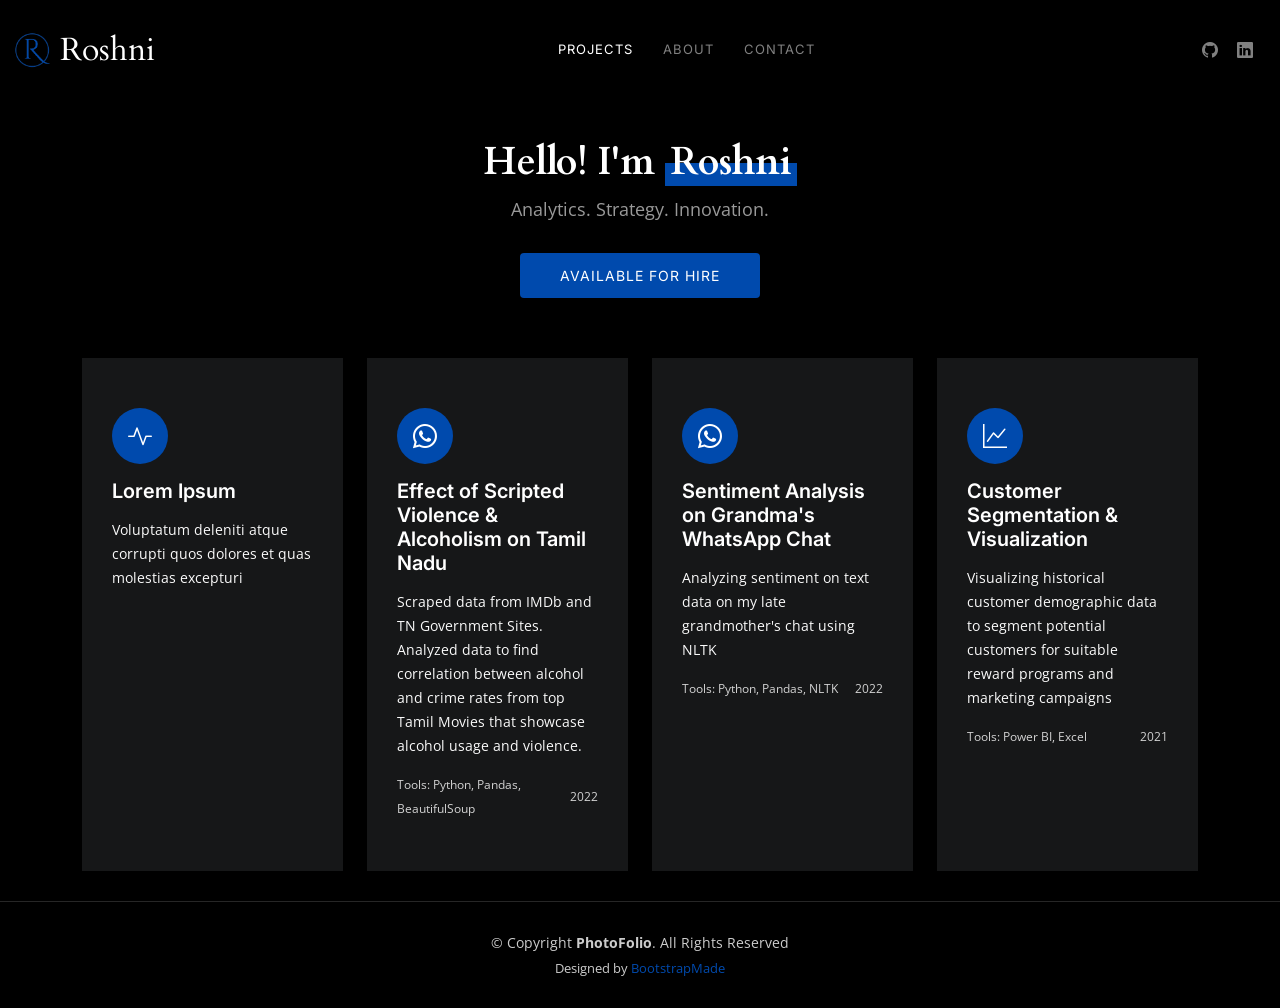
==== index.html @ a1a9807c "2021projectsdone" ====
<!DOCTYPE html>
<html lang="en">

<head>
  <meta charset="utf-8">
  <meta content="width=device-width, initial-scale=1.0" name="viewport">

  <title>Roshni's Portfolio Site</title>
  <meta content="" name="description">
  <meta content="" name="keywords">

  <!-- Favicons -->
  <link href="assets/img/favicon.png" rel="icon">
  <link href="assets/img/apple-touch-icon.png" rel="apple-touch-icon">

  <!-- Google Fonts -->
  <link rel="preconnect" href="https://fonts.googleapis.com">
  <link rel="preconnect" href="https://fonts.gstatic.com" crossorigin>
  <link href="https://fonts.googleapis.com/css2?family=Open+Sans:ital,wght@0,300;0,400;0,500;0,600;0,700;1,300;1,400;1,600;1,700&family=Inter:ital,wght@0,300;0,400;0,500;0,600;0,700;1,300;1,400;1,500;1,600;1,700&family=Cardo:ital,wght@0,400;0,700;1,400&display=swap" rel="stylesheet">

  <!-- Vendor CSS Files -->
  <link href="assets/vendor/bootstrap/css/bootstrap.min.css" rel="stylesheet">
  <link href="assets/vendor/bootstrap-icons/bootstrap-icons.css" rel="stylesheet">
  <link href="assets/vendor/swiper/swiper-bundle.min.css" rel="stylesheet">
  <link href="assets/vendor/glightbox/css/glightbox.min.css" rel="stylesheet">
  <link href="assets/vendor/aos/aos.css" rel="stylesheet">

  <!-- Template Main CSS File -->
  <link href="assets/css/main.css" rel="stylesheet">

  <!-- =======================================================
  * Template Name: PhotoFolio
  * Updated: Sep 18 2023 with Bootstrap v5.3.2
  * Template URL: https://bootstrapmade.com/photofolio-bootstrap-photography-website-template/
  * Author: BootstrapMade.com
  * License: https://bootstrapmade.com/license/
  ======================================================== -->
</head>

<body>

  <!-- ======= Header ======= -->
  <header id="header" class="header d-flex align-items-center fixed-top">
    <div class="container-fluid d-flex align-items-center justify-content-between">

      <a href="index.html" class="logo d-flex align-items-center  me-auto me-lg-0">
        <!-- Uncomment the line below if you also wish to use an image logo -->
        <img src="assets/img/favicon.png" alt="RB">
        
        <h1>Roshni </h1>
      </a>

      <nav id="navbar" class="navbar">
        <ul>
          <li><a href="index.html" class="active">Projects</a></li>
          <li><a href="about.html">About</a></li>
          <!-- <li class="dropdown"><a href="#"><span>Gallery</span> <i class="bi bi-chevron-down dropdown-indicator"></i></a>
            <ul>
              <li><a href="gallery.html">Nature</a></li>
              <li><a href="gallery.html">People</a></li>
              <li><a href="gallery.html">Architecture</a></li>
              <li><a href="gallery.html">Animals</a></li>
              <li><a href="gallery.html">Sports</a></li>
              <li><a href="gallery.html">Travel</a></li>
              <li class="dropdown"><a href="#"><span>Sub Menu</span> <i class="bi bi-chevron-down dropdown-indicator"></i></a>
                <ul>
                  <li><a href="#">Sub Menu 1</a></li>
                  <li><a href="#">Sub Menu 2</a></li>
                  <li><a href="#">Sub Menu 3</a></li>
                </ul>
              </li>
            </ul>
          </li> -->
          <!-- <li><a href="services.html">Services</a></li> -->
          <li><a href="contact.html">Contact</a></li>
        </ul>
      </nav><!-- .navbar -->

      <div class="header-social-links">
        <a href="https://github.com/Roshni-Bala" class="github"><i class="bi bi-github"></i></a>
        <!-- <a href="#" class="facebook"><i class="bi bi-facebook"></i></a>
        <a href="#" class="instagram"><i class="bi bi-instagram"></i></a> -->
        <a href="https://www.linkedin.com/in/roshni-balasubramanian/" class="linkedin"><i class="bi bi-linkedin"></i></i></a>
      </div>
      <i class="mobile-nav-toggle mobile-nav-show bi bi-list"></i>
      <i class="mobile-nav-toggle mobile-nav-hide d-none bi bi-x"></i>

    </div>
  </header><!-- End Header -->

  <!-- ======= Hero Section ======= -->
  <section id="hero" class="hero d-flex flex-column justify-content-center align-items-center" data-aos="fade" data-aos-delay="1500">
    <div class="container">
      <div class="row justify-content-center">
        <div class="col-lg-6 text-center">
          <h2>Hello! I'm <span>Roshni</span></h2>
          <p>Analytics. Strategy. Innovation.</p>
          <a href="contact.html" class="btn-get-started">Available for hire</a>
        </div>
      </div>
    </div>
  </section><!-- End Hero Section -->

  <main id="main" data-aos="fade" data-aos-delay="1500">
<!-- ======= Services Section =======+-->
<section id="services" class="services">
  <div class="container">

    <div class="row gy-4">

      <div class="col-xl-3 col-md-6 d-flex">
        <div class="service-item position-relative">
          <i class="bi bi-activity"></i>
          <h4><a href="" class="stretched-link">Lorem Ipsum</a></h4>
          <p>Voluptatum deleniti atque corrupti quos dolores et quas molestias excepturi</p>
        </div>
      </div><!-- End Service Item -->

      <!-- Movies Alcohol Data Analysis -->
      <div class="col-xl-3 col-md-6 d-flex">
        <div class="service-item position-relative">
          <i class="bi bi-whatsapp"></i>
          <h4><a href="https://github.com/Roshni-Bala/Movies-Alcohol-Data-Analysis" class="stretched-link">
            Effect of Scripted Violence & Alcoholism on Tamil Nadu</a></h4>
          <p>
            Scraped data from IMDb and TN Government Sites. Analyzed data to find correlation between alcohol and crime rates from top Tamil Movies that showcase alcohol usage and violence.
          </p>
          <p class="service-info">
            <span class="tools">Tools: Python, Pandas, BeautifulSoup</span>
            <span class="year">2022</span>
          </p>
        </div>
      </div><!-- End Service Item -->

      <!-- Sentiment Analysis Paati's Chat -->
      <div class="col-xl-3 col-md-6 d-flex">
        <div class="service-item position-relative">
          <i class="bi bi-whatsapp"></i>
          <h4><a href="https://github.com/Roshni-Bala/Sentiment-Analysis-WhatsApp" class="stretched-link">Sentiment Analysis on Grandma's WhatsApp Chat</a></h4>
          <p>
            Analyzing sentiment on text data on my late grandmother's chat using NLTK
          </p>
          <p class="service-info">
            <span class="tools">Tools: Python, Pandas, NLTK</span>
            <span class="year">2022</span>
          </p>
        </div>
      </div><!-- End Service Item -->


      <!-- KPMG Data Viz Project -->
      <div class="col-xl-3 col-md-6 d-flex">
        <div class="service-item position-relative">
          <i class="bi bi-graph-up"></i>
          <h4><a href="https://drive.google.com/file/d/1RM8nmpy3BRmZB-UA5SvLMX6Y-2C8IfVk/view?usp=sharing" class="stretched-link">Customer Segmentation & Visualization</a></h4>
          <p>Visualizing historical customer demographic data to segment potential customers for suitable reward programs and marketing campaigns</p>
          <p class="service-info">
            <span class="tools">Tools: Power BI, Excel</span>
            <span class="year">2021</span>
          </p>
        </div>
      </div><!-- End Service Item -->
      

    </div>

  </div>
</section><!-- End Services Section -->

  </main><!-- End #main -->

  <!-- ======= Footer ======= -->
  <footer id="footer" class="footer">
    <div class="container">
      <div class="copyright">
        &copy; Copyright <strong><span>PhotoFolio</span></strong>. All Rights Reserved
      </div>
      <div class="credits">
        <!-- All the links in the footer should remain intact. -->
        <!-- You can delete the links only if you purchased the pro version. -->
        <!-- Licensing information: https://bootstrapmade.com/license/ -->
        <!-- Purchase the pro version with working PHP/AJAX contact form: https://bootstrapmade.com/photofolio-bootstrap-photography-website-template/ -->
        Designed by <a href="https://bootstrapmade.com/">BootstrapMade</a>
      </div>
    </div>
  </footer><!-- End Footer -->

  <a href="#" class="scroll-top d-flex align-items-center justify-content-center"><i class="bi bi-arrow-up-short"></i></a>

  <div id="preloader">
    <div class="line"></div>
  </div>

  <!-- Vendor JS Files -->
  <script src="assets/vendor/bootstrap/js/bootstrap.bundle.min.js"></script>
  <script src="assets/vendor/swiper/swiper-bundle.min.js"></script>
  <script src="assets/vendor/glightbox/js/glightbox.min.js"></script>
  <script src="assets/vendor/aos/aos.js"></script>
  <script src="assets/vendor/php-email-form/validate.js"></script>

  <!-- Template Main JS File -->
  <script src="assets/js/main.js"></script>

</body>

</html>
---- assets/css/main.css ----
/**
* Template Name: PhotoFolio
* Updated: Sep 18 2023 with Bootstrap v5.3.2
* Template URL: https://bootstrapmade.com/photofolio-bootstrap-photography-website-template/
* Author: BootstrapMade.com
* License: https://bootstrapmade.com/license/
*/

/*--------------------------------------------------------------
# Set main reusable colors and fonts using CSS variables
# Learn more about CSS variables at https://developer.mozilla.org/en-US/docs/Web/CSS/Using_CSS_custom_properties
--------------------------------------------------------------*/
/* Fonts */
:root {
  --font-default: "Open Sans", system-ui, -apple-system, "Segoe UI", Roboto, "Helvetica Neue", Arial, "Noto Sans", "Liberation Sans", sans-serif, "Apple Color Emoji", "Segoe UI Emoji", "Segoe UI Symbol", "Noto Color Emoji";
  --font-primary: "Inter", sans-serif;
  --font-secondary: "Cardo", sans-serif;
}

/* Colors */
:root {
  --color-default: #fafafa;
  --color-primary: #004aad;
  --color-secondary: #161718;
}

/* Smooth scroll behavior */
:root {
  scroll-behavior: smooth;
}

/*--------------------------------------------------------------
# General
--------------------------------------------------------------*/
body {
  font-family: var(--font-default);
  color: var(--color-default);
  background-color: #000;
}

a {
  color: var(--color-primary);
  text-decoration: none;
}

a:hover {
  color: #25088d;
  text-decoration: none;
}

h1,
h2,
h3,
h4,
h5,
h6 {
  font-family: var(--font-primary);
}

/*--------------------------------------------------------------
# Sections & Section Header
--------------------------------------------------------------*/
.section-header {
  padding-bottom: 40px;
}

.section-header h2 {
  font-size: 14px;
  font-weight: 500;
  padding: 0;
  line-height: 1px;
  margin: 0 0 5px 0;
  letter-spacing: 2px;
  text-transform: uppercase;
  color: rgba(255, 255, 255, 0.6);
  font-family: var(--font-primary);
}

.section-header h2::after {
  content: "";
  width: 120px;
  height: 1px;
  display: inline-block;
  background: #5bd9a9;
  margin: 4px 10px;
}

.section-header p {
  margin: 0;
  margin: 0;
  font-size: 36px;
  font-weight: 700;
  font-family: var(--font-secondary);
  color: #fff;
}

/*--------------------------------------------------------------
# Page Header
--------------------------------------------------------------*/
.page-header {
  padding: 120px 0 60px 0;
  min-height: 30vh;
  position: relative;
}

.page-header h2 {
  font-size: 56px;
  font-weight: 500;
  color: #fff;
  font-family: var(--font-secondary);
}

@media (max-width: 768px) {
  .page-header h2 {
    font-size: 36px;
  }
}

.page-header p {
  color: rgba(255, 255, 255, 0.8);
}

.page-header .cta-btn {
  font-family: var(--font-primary);
  font-weight: 400;
  font-size: 14px;
  display: inline-block;
  padding: 12px 40px;
  border-radius: 4px;
  letter-spacing: 1px;
  text-transform: uppercase;
  transition: 0.3s;
  color: #fff;
  background: var(--color-primary);
}

.page-header .cta-btn:hover {
  background: #2cbc85;
}

/*--------------------------------------------------------------
# Scroll top button
--------------------------------------------------------------*/
.scroll-top {
  position: fixed;
  visibility: hidden;
  opacity: 0;
  right: 15px;
  bottom: -15px;
  z-index: 99999;
  background: var(--color-primary);
  width: 44px;
  height: 44px;
  border-radius: 50px;
  transition: all 0.4s;
}

.scroll-top i {
  font-size: 24px;
  color: #fff;
  line-height: 0;
}

.scroll-top:hover {
  background: rgba(39, 167, 118, 0.8);
  color: #fff;
}

.scroll-top.active {
  visibility: visible;
  opacity: 1;
  bottom: 15px;
}

/*--------------------------------------------------------------
# Preloader
--------------------------------------------------------------*/
#preloader {
  display: flex;
  position: fixed;
  inset: 0;
  width: 100%;
  height: 100vh;
  z-index: 99999;
}

#preloader:before,
#preloader:after {
  content: "";
  background-color: var(--color-secondary);
  position: absolute;
  inset: 0;
  width: 50%;
  height: 100%;
  transition: all 0.3s ease 0s;
  z-index: -1;
}

#preloader:after {
  left: auto;
  right: 0;
}

#preloader .line {
  position: relative;
  overflow: hidden;
  margin: auto;
  width: 1px;
  height: 280px;
  transition: all 0.8s ease 0s;
}

#preloader .line:before {
  content: "";
  position: absolute;
  background-color: #fff;
  left: 0;
  top: 50%;
  width: 1px;
  height: 0%;
  transform: translateY(-50%);
  animation: lineincrease 1000ms ease-in-out 0s forwards;
}

#preloader .line:after {
  content: "";
  position: absolute;
  background-color: #999;
  left: 0;
  top: 0;
  width: 1px;
  height: 100%;
  transform: translateY(-100%);
  animation: linemove 1200ms linear 0s infinite;
  animation-delay: 2000ms;
}

#preloader.loaded .line {
  opacity: 0;
  height: 100% !important;
}

#preloader.loaded .line:after {
  opacity: 0;
}

#preloader.loaded:before,
#preloader.loaded:after {
  animation: preloaderfinish 300ms ease-in-out 500ms forwards;
}

@keyframes lineincrease {
  0% {
    height: 0%;
  }

  100% {
    height: 100%;
  }
}

@keyframes linemove {
  0% {
    transform: translateY(200%);
  }

  100% {
    transform: translateY(-100%);
  }
}

@keyframes preloaderfinish {
  0% {
    width: 5 0%;
  }

  100% {
    width: 0%;
  }
}

/*--------------------------------------------------------------
# Header
--------------------------------------------------------------*/
.header {
  transition: all 0.5s;
  z-index: 997;
  padding: 30px 0;
  background-color: #000;
}

.header .logo {
  transition: 0.3s;
}

.header .logo img {
  max-height: 40px;
  margin-right: 8px;
}

.header .logo h1 {
  font-size: 32px;
  margin: 0;
  font-weight: 400;
  color: #fff;
  font-family: var(--font-secondary);
}

.header .logo i {
  font-size: 32px;
  margin-right: 8px;
  line-height: 0;
}

@media (max-width: 575px) {
  .header .logo h1 {
    font-size: 26px;
  }

  .header .logo i {
    font-size: 24px;
  }
}

.header .header-social-links {
  padding-right: 15px;
}

.header .header-social-links a {
  color: rgba(255, 255, 255, 0.5);
  padding-left: 15px;
  display: inline-block;
  line-height: 0px;
  transition: 0.3s;
  font-size: 16px;
}

.header .header-social-links a:hover {
  color: #fff;
}

@media (max-width: 575px) {
  .header .header-social-links a {
    padding-left: 5px;
  }
}

/*--------------------------------------------------------------
# Desktop Navigation
--------------------------------------------------------------*/
@media (min-width: 1280px) {
  .navbar {
    padding: 0;
  }

  .navbar ul {
    margin: 0;
    padding: 0;
    display: flex;
    list-style: none;
    align-items: center;
  }

  .navbar li {
    position: relative;
  }

  .navbar a,
  .navbar a:focus {
    display: flex;
    align-items: center;
    justify-content: space-between;
    padding: 10px 0 10px 30px;
    font-family: var(--font-primary);
    text-transform: uppercase;
    letter-spacing: 1px;
    font-size: 13px;
    font-weight: 400;
    color: rgba(255, 255, 255, 0.5);
    white-space: nowrap;
    transition: 0.3s;
  }

  .navbar a i,
  .navbar a:focus i {
    font-size: 12px;
    line-height: 0;
    margin-left: 5px;
  }

  .navbar a:hover,
  .navbar .active,
  .navbar .active:focus,
  .navbar li:hover>a {
    color: #fff;
  }

  .navbar .dropdown ul {
    display: block;
    position: absolute;
    left: 14px;
    top: calc(100% + 30px);
    margin: 0;
    padding: 10px 0;
    z-index: 99;
    opacity: 0;
    visibility: hidden;
    background: var(--color-secondary);
    transition: 0.3s;
    border-radius: 4px;
  }

  .navbar .dropdown ul li {
    min-width: 200px;
  }

  .navbar .dropdown ul a {
    padding: 10px 20px;
    font-size: 15px;
    text-transform: none;
    font-weight: 400;
  }

  .navbar .dropdown ul a i {
    font-size: 12px;
  }

  .navbar .dropdown ul a:hover,
  .navbar .dropdown ul .active:hover,
  .navbar .dropdown ul li:hover>a {
    color: #fff;
  }

  .navbar .dropdown:hover>ul {
    opacity: 1;
    top: 100%;
    visibility: visible;
  }

  .navbar .dropdown .dropdown ul {
    top: 0;
    left: calc(100% - 30px);
    visibility: hidden;
  }

  .navbar .dropdown .dropdown:hover>ul {
    opacity: 1;
    top: 0;
    left: 100%;
    visibility: visible;
  }
}

@media (min-width: 1280px) and (max-width: 1366px) {
  .navbar .dropdown .dropdown ul {
    left: -90%;
  }

  .navbar .dropdown .dropdown:hover>ul {
    left: -100%;
  }
}

@media (min-width: 1280px) {

  .mobile-nav-show,
  .mobile-nav-hide {
    display: none;
  }
}

/*--------------------------------------------------------------
# Mobile Navigation
--------------------------------------------------------------*/
@media (max-width: 1279px) {
  .navbar {
    position: fixed;
    top: 0;
    right: -100%;
    width: 100%;
    max-width: 400px;
    bottom: 0;
    transition: 0.3s;
    z-index: 9997;
  }

  .navbar ul {
    position: absolute;
    inset: 0;
    padding: 50px 0 10px 0;
    margin: 0;
    background: rgba(0, 0, 0, 0.9);
    overflow-y: auto;
    transition: 0.3s;
    z-index: 9998;
  }

  .navbar a,
  .navbar a:focus {
    display: flex;
    align-items: center;
    justify-content: space-between;
    padding: 10px 20px;
    font-family: var(--font-primary);
    font-size: 13px;
    text-transform: uppercase;
    font-weight: 400;
    color: rgba(255, 255, 255, 0.5);
    letter-spacing: 1px;
    white-space: nowrap;
    transition: 0.3s;
  }

  .navbar a i,
  .navbar a:focus i {
    font-size: 12px;
    line-height: 0;
    margin-left: 5px;
  }

  .navbar a:hover,
  .navbar .active,
  .navbar .active:focus,
  .navbar li:hover>a {
    color: #fff;
  }

  .navbar .dropdown ul,
  .navbar .dropdown .dropdown ul {
    position: static;
    display: none;
    padding: 10px 0;
    margin: 10px 20px;
    transition: all 0.5s ease-in-out;
    border: 1px solid black;
  }

  .navbar .dropdown>.dropdown-active,
  .navbar .dropdown .dropdown>.dropdown-active {
    display: block;
  }

  .mobile-nav-show {
    color: #fff;
    font-size: 28px;
    cursor: pointer;
    line-height: 0;
    transition: 0.5s;
    z-index: 9999;
    margin: 0 10px 0 10px;
  }

  .mobile-nav-hide {
    color: #fff;
    font-size: 32px;
    cursor: pointer;
    line-height: 0;
    transition: 0.5s;
    position: fixed;
    right: 20px;
    top: 20px;
    z-index: 9999;
  }

  .mobile-nav-active {
    overflow: hidden;
  }

  .mobile-nav-active .navbar {
    right: 0;
  }

  .mobile-nav-active .navbar:before {
    content: "";
    position: fixed;
    inset: 0;
    background: rgba(22, 23, 24, 0.8);
    z-index: 9996;
  }
}

/*--------------------------------------------------------------
# About Section
--------------------------------------------------------------*/
.about .content h2 {
  font-weight: 700;
  font-size: 24px;
  color: var(--color-primary);
}

.about .content ul {
  list-style: none;
  padding: 0;
}

.about .content ul li {
  margin-bottom: 20px;
  display: flex;
  align-items: center;
}

.about .content ul strong {
  margin-right: 10px;
}

.about .content ul i {
  font-size: 16px;
  margin-right: 5px;
  color: var(--color-primary);
  line-height: 0;
}

/*--------------------------------------------------------------
# Testimonials Section
--------------------------------------------------------------*/
.testimonials {
  margin-top: 80px;
}

.testimonials .testimonial-item {
  box-sizing: content-box;
  padding: 30px;
  margin: 40px 30px;
  background: var(--color-secondary);
  min-height: 320px;
  display: flex;
  flex-direction: column;
  text-align: center;
  transition: 0.3s;
}

.testimonials .testimonial-item .stars {
  margin-bottom: 15px;
}

.testimonials .testimonial-item .stars i {
  color: #ffc107;
  margin: 0 1px;
}

.testimonials .testimonial-item .testimonial-img {
  width: 90px;
  border-radius: 50%;
  border: 5px solid #474a4d;
  margin: 0 auto;
}

.testimonials .testimonial-item h3 {
  font-size: 18px;
  font-weight: bold;
  margin: 10px 0 5px 0;
  color: #fff;
}

.testimonials .testimonial-item h4 {
  font-size: 14px;
  color: rgba(255, 255, 255, 0.5);
  margin: 0;
}

.testimonials .testimonial-item p {
  font-style: italic;
  margin: 0 auto 15px auto;
}

.testimonials .swiper-pagination {
  margin-top: 20px;
  position: relative;
}

.testimonials .swiper-pagination .swiper-pagination-bullet {
  width: 12px;
  height: 12px;
  background-color: rgba(255, 255, 255, 0.2);
  opacity: 1;
}

.testimonials .swiper-pagination .swiper-pagination-bullet-active {
  background-color: rgba(255, 255, 255, 0.5);
}

.testimonials .swiper-slide {
  opacity: 0.3;
}

@media (max-width: 1199px) {
  .testimonials .swiper-slide-active {
    opacity: 1;
  }

  .testimonials .swiper-pagination {
    margin-top: 0;
  }

  .testimonials .testimonial-item {
    margin: 40px 20px;
  }
}

@media (min-width: 1200px) {
  .testimonials .swiper-slide-next {
    opacity: 1;
    transform: scale(1.12);
  }
}

/*--------------------------------------------------------------
# Pricing Section
--------------------------------------------------------------*/
.gallery {
  margin-top: 40px;
}

.gallery .gallery-item {
  position: relative;
  overflow: hidden;
  border-radius: 10px;
}

.gallery .gallery-item img {
  transition: 0.3s;
}

.gallery .gallery-links {
  position: absolute;
  inset: 0;
  opacity: 0;
  transition: all ease-in-out 0.3s;
  background: rgba(0, 0, 0, 0.6);
  z-index: 3;
}

.gallery .gallery-links .preview-link,
.gallery .gallery-links .details-link {
  font-size: 20px;
  color: rgba(255, 255, 255, 0.5);
  transition: 0.3s;
  line-height: 1.2;
  margin: 30px 8px 0 8px;
}

.gallery .gallery-links .preview-link:hover,
.gallery .gallery-links .details-link:hover {
  color: #fff;
}

.gallery .gallery-links .details-link {
  font-size: 30px;
  line-height: 0;
}

.gallery .gallery-item:hover .gallery-links {
  opacity: 1;
}

.gallery .gallery-item:hover .preview-link,
.gallery .gallery-item:hover .details-link {
  margin-top: 0;
}

.gallery .gallery-item:hover img {
  transform: scale(1.1);
}

.glightbox-clean .gslide-description {
  background: #222425;
}

.glightbox-clean .gslide-title {
  color: rgba(255, 255, 255, 0.8);
  margin: 0;
}

/*--------------------------------------------------------------
# Gallery Single Section
--------------------------------------------------------------*/
.gallery-single .portfolio-details-slider img {
  width: 100%;
}

.gallery-single .portfolio-details-slider .swiper-pagination .swiper-pagination-bullet {
  width: 12px;
  height: 12px;
  background-color: rgba(255, 255, 255, 0.7);
  opacity: 1;
}

.gallery-single .portfolio-details-slider .swiper-pagination .swiper-pagination-bullet-active {
  background-color: var(--color-primary);
}

.gallery-single .swiper-button-prev,
.gallery-single .swiper-button-next {
  width: 48px;
  height: 48px;
}

.gallery-single .swiper-button-prev:after,
.gallery-single .swiper-button-next:after {
  color: rgba(255, 255, 255, 0.8);
  background-color: rgba(0, 0, 0, 0.2);
  font-size: 24px;
  border-radius: 50%;
  width: 48px;
  height: 48px;
  display: flex;
  align-items: center;
  justify-content: center;
  transition: 0.3s;
}

.gallery-single .swiper-button-prev:hover:after,
.gallery-single .swiper-button-next:hover:after {
  background-color: rgba(0, 0, 0, 0.6);
}

@media (max-width: 575px) {

  .gallery-single .swiper-button-prev,
  .gallery-single .swiper-button-next {
    display: none;
  }
}

.gallery-single .portfolio-info h3 {
  font-size: 22px;
  font-weight: 700;
  margin-bottom: 20px;
  padding-bottom: 20px;
  position: relative;
  font-family: var(--font-secondary);
}

.gallery-single .portfolio-info h3:after {
  content: "";
  position: absolute;
  display: block;
  width: 50px;
  height: 3px;
  background: var(--color-primary);
  left: 0;
  bottom: 0;
}

.gallery-single .portfolio-info ul {
  list-style: none;
  padding: 0;
  font-size: 15px;
}

.gallery-single .portfolio-info ul li {
  display: flex;
  flex-direction: column;
  padding-bottom: 15px;
}

.gallery-single .portfolio-info ul strong {
  text-transform: uppercase;
  font-weight: 400;
  color: #6b7075;
  font-size: 14px;
}

.gallery-single .portfolio-info .btn-visit {
  padding: 8px 40px;
  background: var(--color-primary);
  color: #fff;
  border-radius: 50px;
  transition: 0.3s;
}

.gallery-single .portfolio-info .btn-visit:hover {
  background: #2cbc85;
}

.gallery-single .portfolio-description h2 {
  font-size: 26px;
  font-weight: 700;
  margin-bottom: 20px;
  color: #fff;
  font-family: var(--font-secondary);
}

.gallery-single .portfolio-description p {
  padding: 0;
}

.gallery-single .portfolio-description .testimonial-item {
  padding: 30px 30px 0 30px;
  position: relative;
  background: var(--color-secondary);
  height: 100%;
  margin-bottom: 50px;
}

.gallery-single .portfolio-description .testimonial-item .testimonial-img {
  width: 90px;
  border-radius: 50px;
  border: 6px solid #2e3133;
  float: left;
  margin: 0 10px 0 0;
}

.gallery-single .portfolio-description .testimonial-item h3 {
  font-size: 18px;
  font-weight: bold;
  margin: 15px 0 5px 0;
  padding-top: 20px;
}

.gallery-single .portfolio-description .testimonial-item h4 {
  font-size: 14px;
  color: rgba(255, 255, 255, 0.6);
  margin: 0;
}

.gallery-single .portfolio-description .testimonial-item .quote-icon-left,
.gallery-single .portfolio-description .testimonial-item .quote-icon-right {
  color: #5bd9a9;
  font-size: 26px;
  line-height: 0;
}

.gallery-single .portfolio-description .testimonial-item .quote-icon-left {
  display: inline-block;
  left: -5px;
  position: relative;
}

.gallery-single .portfolio-description .testimonial-item .quote-icon-right {
  display: inline-block;
  right: -5px;
  position: relative;
  top: 10px;
  transform: scale(-1, -1);
}

.gallery-single .portfolio-description .testimonial-item p {
  font-style: italic;
  margin: 0 0 15px 0 0 0;
  padding: 0;
}

/*--------------------------------------------------------------
# Services Section
--------------------------------------------------------------*/
.services .service-item {
  padding: 50px 30px;
  transition: all ease-in-out 0.4s;
  background: var(--color-secondary);
  height: 100%;
  overflow: hidden;
  z-index: 1;
}

.services .service-item:before {
  content: "";
  position: absolute;
  background: #1d1f20;
  top: -200px;
  transition: all 0.3s;
  z-index: -1;
}

.services .service-item i {
  background: var(--color-primary);
  color: #fff;
  font-size: 24px;
  transition: 0.3s;
  display: flex;
  align-items: center;
  justify-content: center;
  width: 56px;
  height: 56px;
  border-radius: 50%;
}

.services .service-item h4 {
  font-weight: 600;
  margin: 15px 0 0 0;
  transition: 0.3s;
  font-size: 20px;
}

.services .service-item h4 a {
  color: #fff;
}

.services .service-item p {
  line-height: 24px;
  font-size: 14px;
  margin: 15px 0 0 0;
}

.services .service-item:hover:before {
  background: var(--color-primary);
  right: 0;
  top: 0;
  width: 100%;
  height: 100%;
  border-radius: 0px;
}

.services .service-item:hover h4 a,
.services .service-item:hover p {
  color: #fff;
}

.services .service-item:hover i {
  background: #fff;
  color: var(--color-primary);
}

/*--------------------------------------------------------------
# Pricing Section
--------------------------------------------------------------*/
.pricing {
  margin-top: 80px;
}

.pricing .pricing-item {
  border-bottom: 1px dashed #474a4d;
  width: 100%;
  height: 100%;
  padding: 0 0 15px 0;
}

.pricing .pricing-item h3 {
  margin: 0;
  font-size: 18px;
  font-weight: 500;
  color: rgba(255, 255, 255, 0.6);
}

.pricing .pricing-item h4 {
  margin: 0;
  font-size: 16px;
}

/*--------------------------------------------------------------
# Contact Section
--------------------------------------------------------------*/
.contact .info-item+.info-item {
  margin-top: 40px;
}

.contact .info-item i {
  font-size: 20px;
  color: var(--color-primary);
  float: left;
  width: 44px;
  height: 44px;
  background: #222425;
  display: flex;
  justify-content: center;
  align-items: center;
  border-radius: 50px;
  transition: all 0.3s ease-in-out;
  margin-right: 15px;
}

.contact .info-item h4 {
  padding: 0;
  font-size: 20px;
  font-weight: 600;
  margin-bottom: 5px;
  color: rgba(255, 255, 255, 0.5);
}

.contact .info-item p {
  padding: 0;
  margin-bottom: 0;
  font-size: 14px;
  color: #fff;
}

.contact .info-item:hover i {
  background: var(--color-primary);
  color: #fff;
}

.contact .php-email-form {
  width: 100%;
}

.contact .php-email-form .form-group {
  padding-bottom: 8px;
}

.contact .php-email-form .error-message {
  display: none;
  color: #fff;
  background: #df1529;
  text-align: left;
  padding: 15px;
  font-weight: 600;
}

.contact .php-email-form .error-message br+br {
  margin-top: 25px;
}

.contact .php-email-form .sent-message {
  display: none;
  color: #fff;
  background: var(--color-primary);
  text-align: center;
  padding: 15px;
  font-weight: 600;
}

.contact .php-email-form .loading {
  display: none;
  background: var(--color-secondary);
  text-align: center;
  padding: 15px;
  color: rgba(255, 255, 255, 0.6);
}

.contact .php-email-form .loading:before {
  content: "";
  display: inline-block;
  border-radius: 50%;
  width: 24px;
  height: 24px;
  margin: 0 10px -6px 0;
  border: 3px solid var(--color-primary);
  border-top-color: var(--color-secondary);
  animation: animate-loading 1s linear infinite;
}

.contact .php-email-form input,
.contact .php-email-form textarea {
  border-radius: 4px;
  box-shadow: none;
  font-size: 14px;
  background-color: var(--color-secondary);
  border: 1px solid #2e3133;
  color: #fff;
}

.contact .php-email-form input {
  height: 44px;
}

.contact .php-email-form textarea {
  padding: 10px 12px;
}

.contact .php-email-form button[type=submit] {
  background: var(--color-primary);
  border: 0;
  padding: 10px 35px;
  color: #fff;
  transition: 0.4s;
  border-radius: 4px;
}

.contact .php-email-form button[type=submit]:hover {
  background: rgba(39, 167, 118, 0.8);
}

@keyframes animate-loading {
  0% {
    transform: rotate(0deg);
  }

  100% {
    transform: rotate(360deg);
  }
}

/*--------------------------------------------------------------
# Hero Section
--------------------------------------------------------------*/
.hero {
  width: 100%;
  min-height: 30vh;
  background: #000;
  background-size: cover;
  position: relative;
  padding: 140px 0 60px 0;
}

.hero h2 {
  margin: 0 0 10px 0;
  font-size: 38px;
  font-weight: 700;
  color: #fff;
  font-family: var(--font-secondary);
}

.hero h2 span {
  position: relative;
  z-index: 1;
  padding: 0 5px;
  display: inline-block;
}

.hero h2 span:before {
  content: "";
  position: absolute;
  height: 50%;
  bottom: 0;
  left: 0;
  right: 0;
  background: var(--color-primary);
  z-index: -1;
}

.hero p {
  color: rgba(255, 255, 255, 0.6);
  margin-bottom: 30px;
  font-size: 18px;
}

.hero .btn-get-started {
  font-family: var(--font-primary);
  font-weight: 400;
  font-size: 14px;
  display: inline-block;
  padding: 12px 40px;
  border-radius: 4px;
  letter-spacing: 1px;
  text-transform: uppercase;
  transition: 0.3s;
  color: #fff;
  background: var(--color-primary);
}

.hero .btn-get-started:hover {
  background: #0f8adc;
}

@media (max-width: 768px) {
  .hero h2 {
    font-size: 32px;
  }
}

/*--------------------------------------------------------------
# Footer
--------------------------------------------------------------*/
.footer {
  margin-top: 30px;
  padding: 30px 0;
  font-size: 14px;
  border-top: 1px solid rgba(255, 255, 255, 0.15);
}

.footer .copyright {
  text-align: center;
  color: rgba(255, 255, 255, 0.8);
}

.footer .credits {
  padding-top: 6px;
  text-align: center;
  font-size: 13px;
  color: rgba(255, 255, 255, 0.8);
}

.footer .credits a {
  color: var(--color-primary);
}
.service-info {
  display: flex;
  justify-content: space-between;
  align-items: center;
}

.tools {
  color: lightgrey;
  font-size: 12px;
}

.year {
  color: lightgrey;
  font-size: 12px;
  margin-left: auto;
}
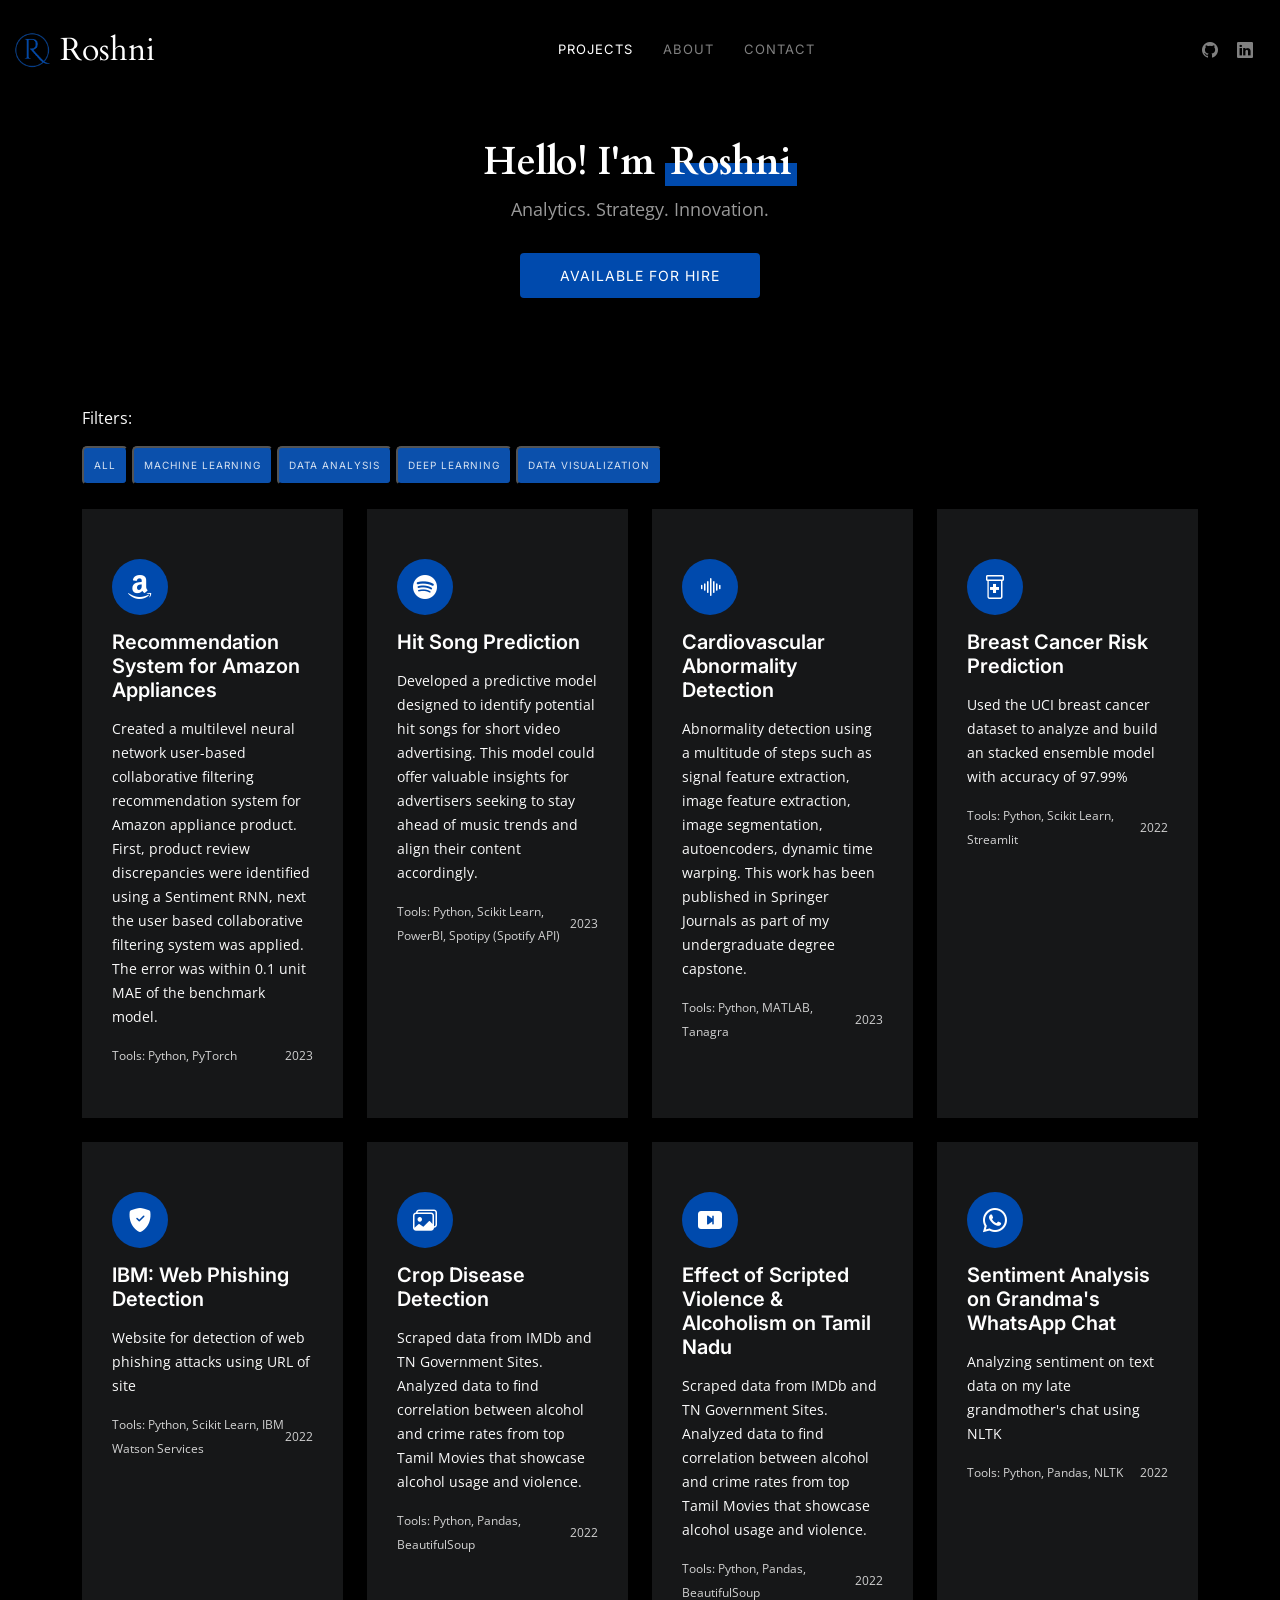
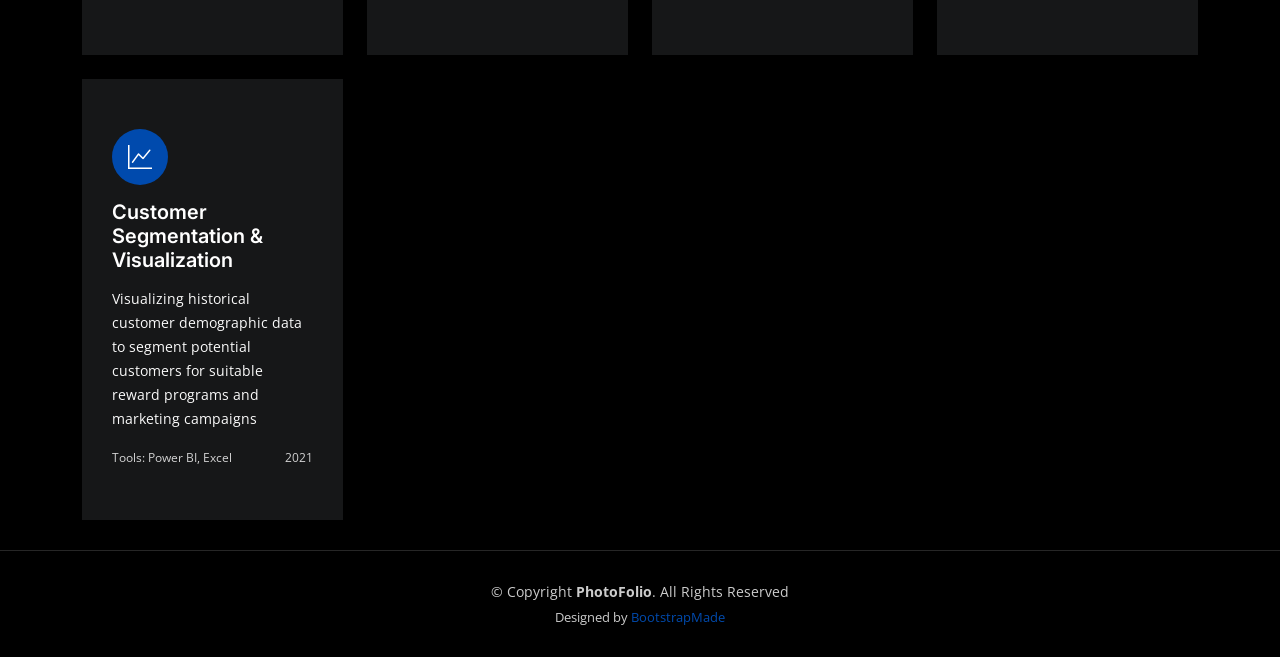
==== commit 55b8dafa: "filter" ====
--- a/index.html
+++ b/index.html
@@ -1,4 +1,5 @@
 <!DOCTYPE html>
+<script src="https://code.jquery.com/jquery-3.6.0.min.js"></script>
 <html lang="en">
 
 <head>
@@ -96,6 +97,7 @@
           <h2>Hello! I'm <span>Roshni</span></h2>
           <p>Analytics. Strategy. Innovation.</p>
           <a href="contact.html" class="btn-get-started">Available for hire</a>
+          <br><br><br>
         </div>
       </div>
     </div>
@@ -105,21 +107,109 @@
 <!-- ======= Services Section =======+-->
 <section id="services" class="services">
   <div class="container">
-
+    <p>Filters:</p>
+    <button class="filter-btn" data-filter="all">All</button>
+    <button class="filter-btn" data-filter="machine-learning">Machine Learning</button>
+    <button class="filter-btn" data-filter="data-analysis">Data Analysis</button>
+    <button class="filter-btn" data-filter="deep-learning">Deep Learning</button>
+    <button class="filter-btn" data-filter="data-visualization">Data Visualization</button>
+    <br><br>
     <div class="row gy-4">
-
-      <div class="col-xl-3 col-md-6 d-flex">
-        <div class="service-item position-relative">
-          <i class="bi bi-activity"></i>
-          <h4><a href="" class="stretched-link">Lorem Ipsum</a></h4>
-          <p>Voluptatum deleniti atque corrupti quos dolores et quas molestias excepturi</p>
+      <!-- AppliRec: User-Based Collaborative Filtering for Appliances-->
+      <div class="col-xl-3 col-md-6 d-flex">
+        <div class="service-item position-relative" data-tags="deep-learning">
+          <i class="bi bi-amazon"></i>
+          <h4><a href="https://github.com/Roshni-Bala/Product-Recommendation-System" class="stretched-link">
+            Recommendation System for Amazon Appliances</a></h4>
+          <p>Created a multilevel neural network user-based collaborative filtering recommendation system for Amazon appliance product. First, product review discrepancies were identified using a Sentiment RNN, next the user based collaborative filtering system was applied. The error was within 0.1 unit MAE of the benchmark model.</p>
+          <p class="service-info">
+            <span class="tools">Tools: Python, PyTorch</span>
+            <span class="year">2023</span>
+          </p>
+        </div>
+      </div><!-- End Service Item -->
+      <!-- TrackTracer: Analyzing Audio Features for Social Media Track Popularity Estimation -->
+      <div class="col-xl-3 col-md-6 d-flex">
+        <div class="service-item position-relative" data-tags="machine-learning">
+          <i class="bi bi-spotify"></i>
+          <h4><a href="https://github.com/Roshni-Bala/Spotify-DS4Business" class="stretched-link">
+            Hit Song Prediction</a></h4>
+          <p>
+            Developed a predictive model designed to identify potential hit songs for short video advertising. This model could offer valuable insights for advertisers seeking to stay ahead of music trends and align their content accordingly.</p>
+          <p class="service-info">
+            <span class="tools">Tools: Python, Scikit Learn, PowerBI, Spotipy (Spotify API) </span>
+            <span class="year">2023</span>
+            
+          </p>
+        </div>
+      </div><!-- End Service Item -->
+      <!-- PCG ECG Abnormality Detection -->
+      <div class="col-xl-3 col-md-6 d-flex">
+        <div class="service-item position-relative" data-tags="deep-learning machine-learning">
+          <i class="bi bi-soundwave"></i>
+          <h4><a href="https://github.com/Abhinand-and-Roshni/PCG-ECG-UI" class="stretched-link">
+            Cardiovascular Abnormality Detection</a></h4>
+          <p>
+            Abnormality detection using a multitude of steps such as signal feature extraction, image feature extraction, image segmentation, autoencoders, dynamic time warping. This work has been published in Springer Journals as part of my undergraduate degree capstone.
+          </p>
+          <p class="service-info">
+            <span class="tools">Tools: Python, MATLAB, Tanagra </span>
+            <span class="year">2023</span>
+          </p>
+        </div>
+      </div><!-- End Service Item -->
+
+        <!-- Breast Cancer Risk Prediction -->
+        <div class="col-xl-3 col-md-6 d-flex">
+          <div class="service-item position-relative" data-tags="machine-learning">
+            <i class="bi bi-prescription2"></i>
+            <h4><a href="https://github.com/Roshni-Bala/Breast-Cancer-Risk-Prediction" class="stretched-link">
+              Breast Cancer Risk Prediction</a></h4>
+            <p>
+              Used the UCI breast cancer dataset to analyze and build an stacked ensemble model with accuracy of 97.99%
+            </p>
+            <p class="service-info">
+              <span class="tools">Tools: Python, Scikit Learn, Streamlit</span>
+              <span class="year">2022</span>
+            </p>
+          </div>
+        </div><!-- End Service Item -->
+      
+      <!-- Web Phishing Detection -->
+      <div class="col-xl-3 col-md-6 d-flex">
+        <div class="service-item position-relative" data-tags="machine-learning">
+          <i class="bi bi-shield-fill-check"></i>
+          <h4><a href="https://github.com/Roshni-Bala/IBM-Project-1205-1658378450" class="stretched-link">
+            IBM: Web Phishing Detection</a></h4>
+          <p>
+            Website for detection of web phishing attacks using URL of site
+          </p>
+          <p class="service-info">
+            <span class="tools">Tools: Python, Scikit Learn, IBM Watson Services</span>
+            <span class="year">2022</span>
+          </p>
+        </div>
+      </div><!-- End Service Item -->
+      <!-- Crop Disease Detection -->
+      <div class="col-xl-3 col-md-6 d-flex">
+        <div class="service-item position-relative" data-tags="deep-learning">
+          <i class="bi bi-images"></i>
+          <h4><a href="https://github.com/Roshni-Bala/Crop-Disease-Detection-NIC_AP" class="stretched-link">
+            Crop Disease Detection</a></h4>
+          <p>
+            Scraped data from IMDb and TN Government Sites. Analyzed data to find correlation between alcohol and crime rates from top Tamil Movies that showcase alcohol usage and violence.
+          </p>
+          <p class="service-info">
+            <span class="tools">Tools: Python, Pandas, BeautifulSoup</span>
+            <span class="year">2022</span>
+          </p>
         </div>
       </div><!-- End Service Item -->
 
       <!-- Movies Alcohol Data Analysis -->
       <div class="col-xl-3 col-md-6 d-flex">
-        <div class="service-item position-relative">
-          <i class="bi bi-whatsapp"></i>
+        <div class="service-item position-relative" data-tags="data-analysis data-visualization">
+          <i class="bi bi-skip-end-btn-fill"></i>
           <h4><a href="https://github.com/Roshni-Bala/Movies-Alcohol-Data-Analysis" class="stretched-link">
             Effect of Scripted Violence & Alcoholism on Tamil Nadu</a></h4>
           <p>
@@ -134,7 +224,7 @@
 
       <!-- Sentiment Analysis Paati's Chat -->
       <div class="col-xl-3 col-md-6 d-flex">
-        <div class="service-item position-relative">
+        <div class="service-item position-relative" data-tags="data-analysis data-visualization">
           <i class="bi bi-whatsapp"></i>
           <h4><a href="https://github.com/Roshni-Bala/Sentiment-Analysis-WhatsApp" class="stretched-link">Sentiment Analysis on Grandma's WhatsApp Chat</a></h4>
           <p>
@@ -150,7 +240,7 @@
 
       <!-- KPMG Data Viz Project -->
       <div class="col-xl-3 col-md-6 d-flex">
-        <div class="service-item position-relative">
+        <div class="service-item position-relative" data-tags="data-analysis data-visualization">
           <i class="bi bi-graph-up"></i>
           <h4><a href="https://drive.google.com/file/d/1RM8nmpy3BRmZB-UA5SvLMX6Y-2C8IfVk/view?usp=sharing" class="stretched-link">Customer Segmentation & Visualization</a></h4>
           <p>Visualizing historical customer demographic data to segment potential customers for suitable reward programs and marketing campaigns</p>
@@ -200,6 +290,36 @@
 
   <!-- Template Main JS File -->
   <script src="assets/js/main.js"></script>
+  <script>
+    $(document).ready(function () {
+  $('.filter-btn').on('click', function () {
+    const filterValue = $(this).attr('data-filter');
+    const allItems = $('.service-item');
+    const filteredItems = $('.service-item[data-tags*="' + filterValue + '"]');
+    
+    // Hide all items
+    allItems.hide();
+    
+    // Show filtered items at the top
+    filteredItems.each(function(index) {
+      $(this).fadeIn();
+      if (index < 4) {
+        // Append the filtered items to the top row
+        $('.row gy-4').prepend($(this).clone());
+      }
+    });
+
+    // Show other items below the filtered items
+    allItems.not(filteredItems).each(function() {
+      if (!$(this).is(':visible')) {
+        $(this).fadeIn();
+        $('.row gy-4').append($(this).clone());
+      }
+    });
+  });
+});
+
+  </script>
 
 </body>
 
--- a/assets/css/main.css
+++ b/assets/css/main.css
@@ -1279,3 +1279,16 @@
   font-size: 12px;
   margin-left: auto;
 }
+
+.filter-btn {
+  font-family: var(--font-primary);
+  font-weight: 400;
+  font-size: 10px;
+  padding: 10px 10px;
+  border-radius: 5px;
+  letter-spacing: 1px;
+  text-transform: uppercase;
+  transition: 0.3s;
+  color: #ffffffd5;
+  background: #0b50ac;
+}
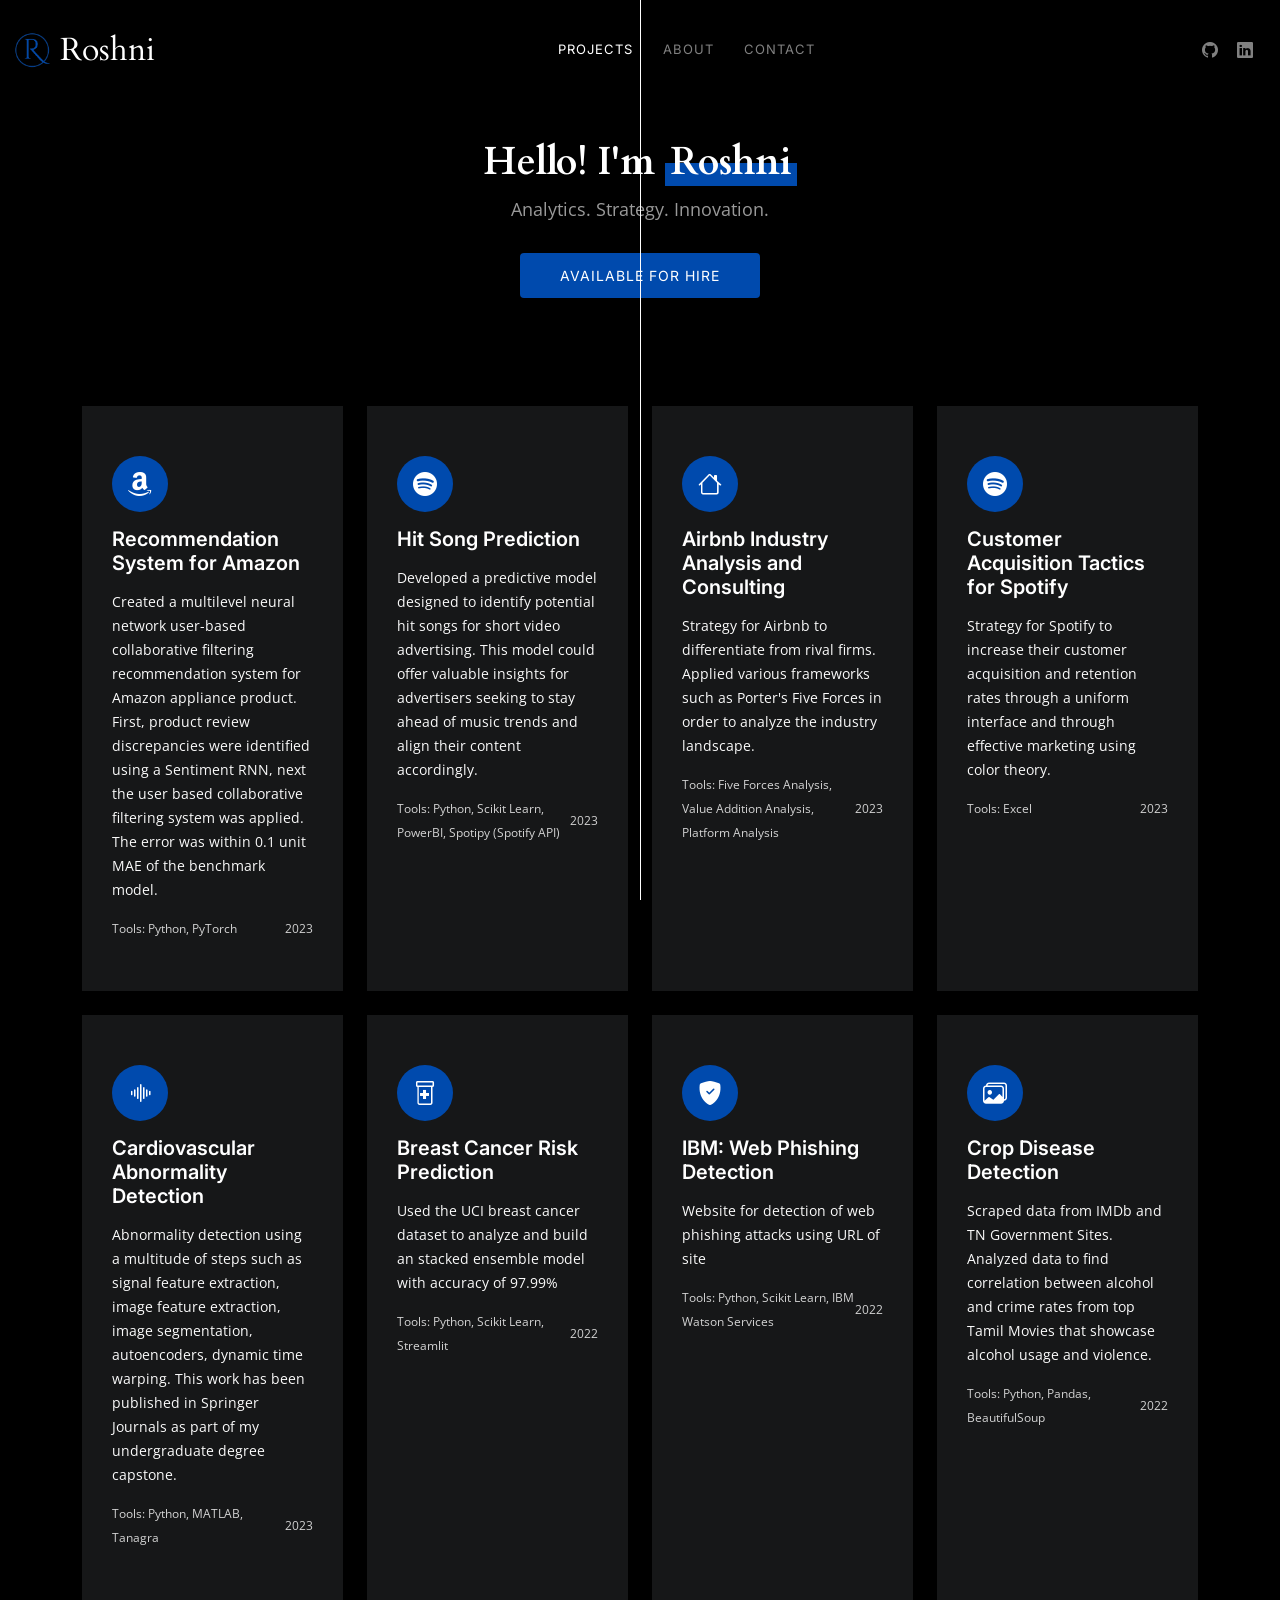
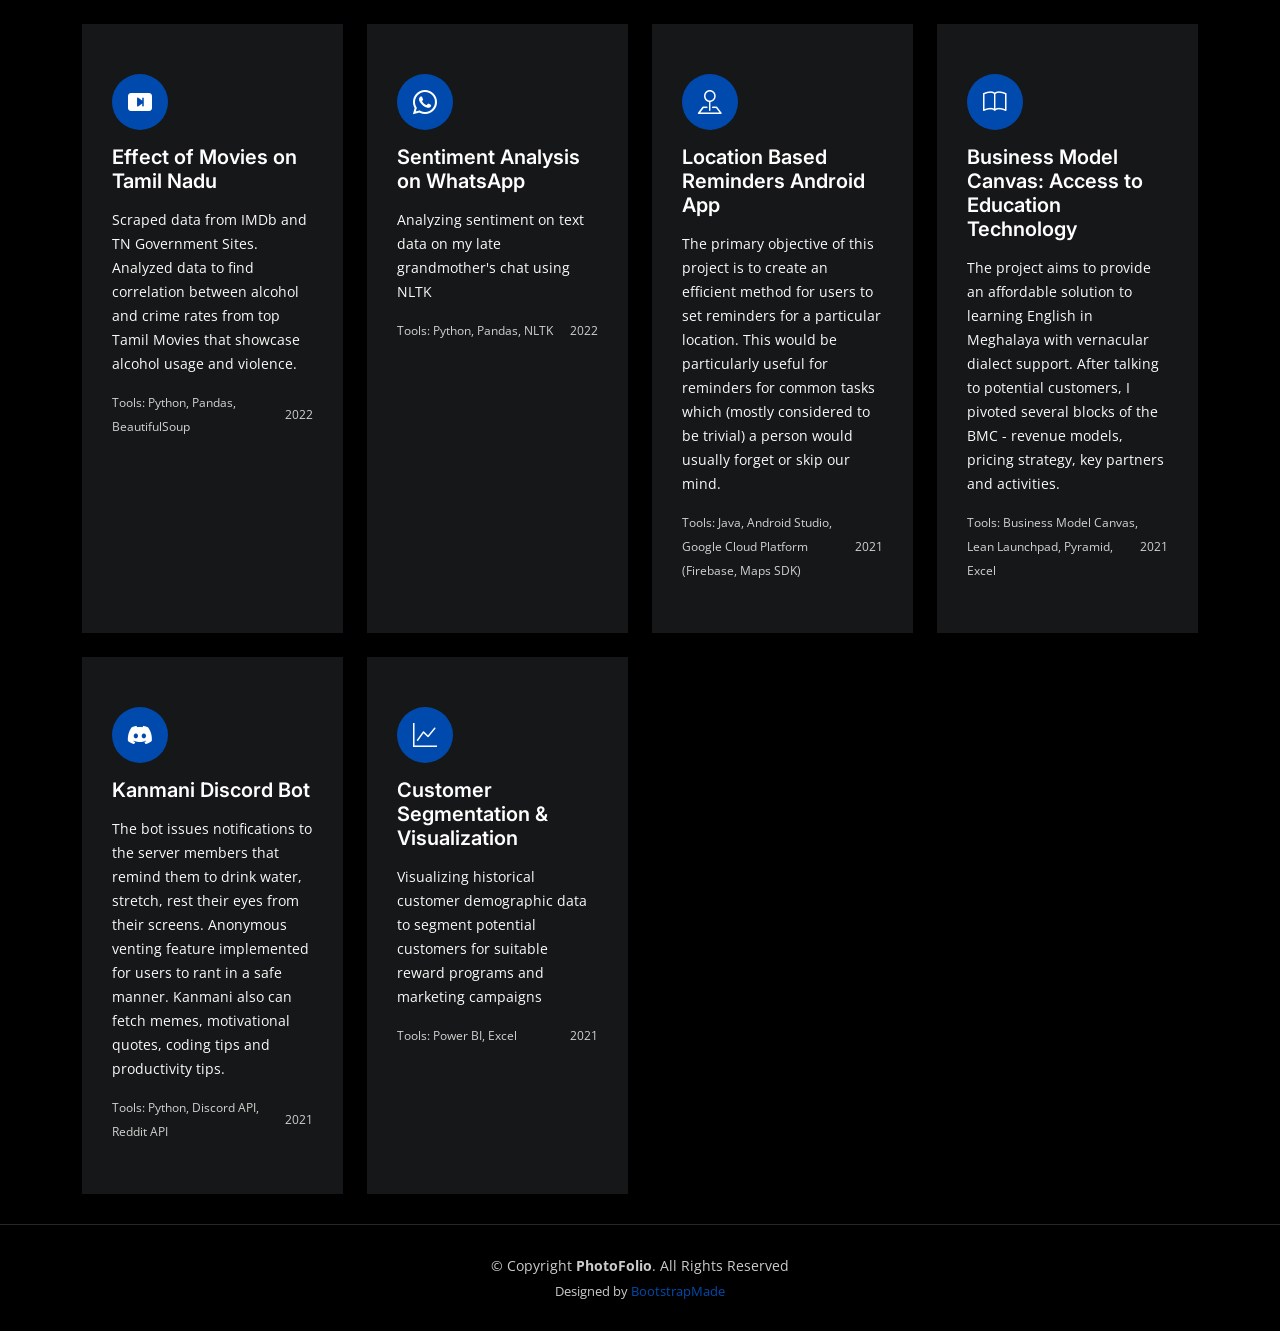
==== commit 2ff1f985: "business projects" ====
--- a/index.html
+++ b/index.html
@@ -107,20 +107,24 @@
 <!-- ======= Services Section =======+-->
 <section id="services" class="services">
   <div class="container">
-    <p>Filters:</p>
+    <!-- <p>Filters:</p>
     <button class="filter-btn" data-filter="all">All</button>
     <button class="filter-btn" data-filter="machine-learning">Machine Learning</button>
     <button class="filter-btn" data-filter="data-analysis">Data Analysis</button>
     <button class="filter-btn" data-filter="deep-learning">Deep Learning</button>
     <button class="filter-btn" data-filter="data-visualization">Data Visualization</button>
-    <br><br>
+    <br><br> -->
     <div class="row gy-4">
+
+
+
+
       <!-- AppliRec: User-Based Collaborative Filtering for Appliances-->
       <div class="col-xl-3 col-md-6 d-flex">
         <div class="service-item position-relative" data-tags="deep-learning">
           <i class="bi bi-amazon"></i>
           <h4><a href="https://github.com/Roshni-Bala/Product-Recommendation-System" class="stretched-link">
-            Recommendation System for Amazon Appliances</a></h4>
+            Recommendation System for Amazon</a></h4>
           <p>Created a multilevel neural network user-based collaborative filtering recommendation system for Amazon appliance product. First, product review discrepancies were identified using a Sentiment RNN, next the user based collaborative filtering system was applied. The error was within 0.1 unit MAE of the benchmark model.</p>
           <p class="service-info">
             <span class="tools">Tools: Python, PyTorch</span>
@@ -143,6 +147,40 @@
           </p>
         </div>
       </div><!-- End Service Item -->
+
+      <!-- Airbnb Strategy -->
+      <div class="col-xl-3 col-md-6 d-flex">
+        <div class="service-item position-relative" data-tags="data-analysis data-visualization">
+          <i class="bi bi-house"></i>
+          <h4><a href="https://drive.google.com/file/d/1BtIzsnbL3LBpUT-2mQA37wwlGNozrBiF/view?usp=sharing" class="stretched-link">Airbnb Industry Analysis and Consulting</a></h4>
+          <p>
+            Strategy for Airbnb to differentiate from rival firms. Applied various frameworks such as Porter's Five Forces in order to analyze the industry landscape.
+          </p>
+          <p class="service-info">
+            <span class="tools">Tools: Five Forces Analysis, Value Addition Analysis, Platform Analysis</span>
+            <span class="year">2023</span>
+          </p>
+        </div>
+      </div><!-- End Service Item -->
+
+
+
+      <!-- Spotify Strategy -->
+      <div class="col-xl-3 col-md-6 d-flex">
+        <div class="service-item position-relative" data-tags="data-analysis data-visualization">
+          <i class="bi bi-spotify"></i>
+          <h4><a href="https://drive.google.com/file/d/1BtIzsnbL3LBpUT-2mQA37wwlGNozrBiF/view?usp=sharing" class="stretched-link">Customer Acquisition Tactics for Spotify</a></h4>
+          <p>
+            Strategy for Spotify to increase their customer acquisition and retention rates through a uniform interface and through effective marketing using color theory.
+          </p>
+          <p class="service-info">
+            <span class="tools">Tools: Excel</span>
+            <span class="year">2023</span>
+          </p>
+        </div>
+      </div><!-- End Service Item -->
+
+
       <!-- PCG ECG Abnormality Detection -->
       <div class="col-xl-3 col-md-6 d-flex">
         <div class="service-item position-relative" data-tags="deep-learning machine-learning">
@@ -211,7 +249,7 @@
         <div class="service-item position-relative" data-tags="data-analysis data-visualization">
           <i class="bi bi-skip-end-btn-fill"></i>
           <h4><a href="https://github.com/Roshni-Bala/Movies-Alcohol-Data-Analysis" class="stretched-link">
-            Effect of Scripted Violence & Alcoholism on Tamil Nadu</a></h4>
+            Effect of Movies on Tamil Nadu</a></h4>
           <p>
             Scraped data from IMDb and TN Government Sites. Analyzed data to find correlation between alcohol and crime rates from top Tamil Movies that showcase alcohol usage and violence.
           </p>
@@ -226,7 +264,7 @@
       <div class="col-xl-3 col-md-6 d-flex">
         <div class="service-item position-relative" data-tags="data-analysis data-visualization">
           <i class="bi bi-whatsapp"></i>
-          <h4><a href="https://github.com/Roshni-Bala/Sentiment-Analysis-WhatsApp" class="stretched-link">Sentiment Analysis on Grandma's WhatsApp Chat</a></h4>
+          <h4><a href="https://github.com/Roshni-Bala/Sentiment-Analysis-WhatsApp" class="stretched-link">Sentiment Analysis on WhatsApp</a></h4>
           <p>
             Analyzing sentiment on text data on my late grandmother's chat using NLTK
           </p>
@@ -236,20 +274,63 @@
           </p>
         </div>
       </div><!-- End Service Item -->
-
-
-      <!-- KPMG Data Viz Project -->
-      <div class="col-xl-3 col-md-6 d-flex">
-        <div class="service-item position-relative" data-tags="data-analysis data-visualization">
-          <i class="bi bi-graph-up"></i>
-          <h4><a href="https://drive.google.com/file/d/1RM8nmpy3BRmZB-UA5SvLMX6Y-2C8IfVk/view?usp=sharing" class="stretched-link">Customer Segmentation & Visualization</a></h4>
-          <p>Visualizing historical customer demographic data to segment potential customers for suitable reward programs and marketing campaigns</p>
-          <p class="service-info">
-            <span class="tools">Tools: Power BI, Excel</span>
-            <span class="year">2021</span>
-          </p>
-        </div>
-      </div><!-- End Service Item -->
+    
+                <!-- Location Based Reminders-->
+                <div class="col-xl-3 col-md-6 d-flex">
+                  <div class="service-item position-relative" data-tags="product">
+                    <i class="bi bi-pin-map"></i>
+                    <h4><a href="https://github.com/Abhinand-and-Roshni/Location-Based-Reminders" class="stretched-link">
+                      Location Based Reminders Android App</a></h4>
+                    <p>The primary objective of this project is to create an efficient method for users to set reminders for a particular location. This would be particularly useful for reminders for common tasks which (mostly considered to be trivial) a person would usually forget or skip our mind.</p>
+                    <p class="service-info">
+                      <span class="tools">Tools: Java, Android Studio, Google Cloud Platform (Firebase, Maps SDK)</span>
+                      <span class="year">2021</span>
+                    </p>
+                  </div>
+                </div><!-- End Service Item -->
+            <!-- Access to Education Technology-->
+            <div class="col-xl-3 col-md-6 d-flex">
+              <div class="service-item position-relative" data-tags="product">
+                <i class="bi bi-book"></i>
+                <h4><a href="https://documentcloud.adobe.com/link/track?uri=urn:aaid:scds:US:c81947b3-d0e0-4444-9e89-6f5be3e08935" class="stretched-link">
+                  Business Model Canvas: Access to Education Technology</a></h4>
+                <p>The project aims to provide an affordable solution to learning English in Meghalaya with vernacular dialect support. After talking to potential customers, I pivoted several blocks of the BMC - revenue models, pricing strategy, key partners and activities. </p>
+                <p class="service-info">
+                  <span class="tools">Tools: Business Model Canvas, Lean Launchpad, Pyramid, Excel</span>
+                  <span class="year">2021</span>
+                </p>
+              </div>
+            </div><!-- End Service Item -->
+    
+                <!-- Kanmani-->
+                <div class="col-xl-3 col-md-6 d-flex">
+                  <div class="service-item position-relative" data-tags="product">
+                    <i class="bi bi-discord"></i>
+                    <h4><a href="https://github.com/Abhinand-and-Roshni/Kanmani-Discord-Bot" class="stretched-link">
+                      Kanmani Discord Bot</a></h4>
+                    <p>The bot issues notifications to the server members that remind them to drink water, stretch, rest their eyes from their screens. Anonymous venting feature implemented for users to rant in a safe manner. Kanmani also can fetch memes, motivational quotes, coding tips and productivity tips.</p>
+                    <p class="service-info">
+                      <span class="tools">Tools: Python, Discord API, Reddit API</span>
+                      <span class="year">2021</span>
+                    </p>
+                  </div>
+                </div><!-- End Service Item -->
+
+<!-- KPMG Data Viz Project -->
+<div class="col-xl-3 col-md-6 d-flex">
+  <div class="service-item position-relative" data-tags="data-analysis data-visualization">
+    <i class="bi bi-graph-up"></i>
+    <h4><a href="https://drive.google.com/file/d/1RM8nmpy3BRmZB-UA5SvLMX6Y-2C8IfVk/view?usp=sharing" class="stretched-link">Customer Segmentation & Visualization</a></h4>
+    <p>Visualizing historical customer demographic data to segment potential customers for suitable reward programs and marketing campaigns</p>
+    <div class="service-footer"> <!-- New div for tools and year -->
+      <p class="service-info">
+        <span class="tools">Tools: Power BI, Excel</span>
+        <span class="year">2021</span>
+      </p>
+    </div>
+  </div>
+</div><!-- End Service Item -->
+
       
 
     </div>
@@ -290,36 +371,6 @@
 
   <!-- Template Main JS File -->
   <script src="assets/js/main.js"></script>
-  <script>
-    $(document).ready(function () {
-  $('.filter-btn').on('click', function () {
-    const filterValue = $(this).attr('data-filter');
-    const allItems = $('.service-item');
-    const filteredItems = $('.service-item[data-tags*="' + filterValue + '"]');
-    
-    // Hide all items
-    allItems.hide();
-    
-    // Show filtered items at the top
-    filteredItems.each(function(index) {
-      $(this).fadeIn();
-      if (index < 4) {
-        // Append the filtered items to the top row
-        $('.row gy-4').prepend($(this).clone());
-      }
-    });
-
-    // Show other items below the filtered items
-    allItems.not(filteredItems).each(function() {
-      if (!$(this).is(':visible')) {
-        $(this).fadeIn();
-        $('.row gy-4').append($(this).clone());
-      }
-    });
-  });
-});
-
-  </script>
 
 </body>
 
--- a/assets/css/main.css
+++ b/assets/css/main.css
@@ -1292,3 +1292,6 @@
   color: #ffffffd5;
   background: #0b50ac;
 }
+.email-address {
+  cursor: pointer;
+}
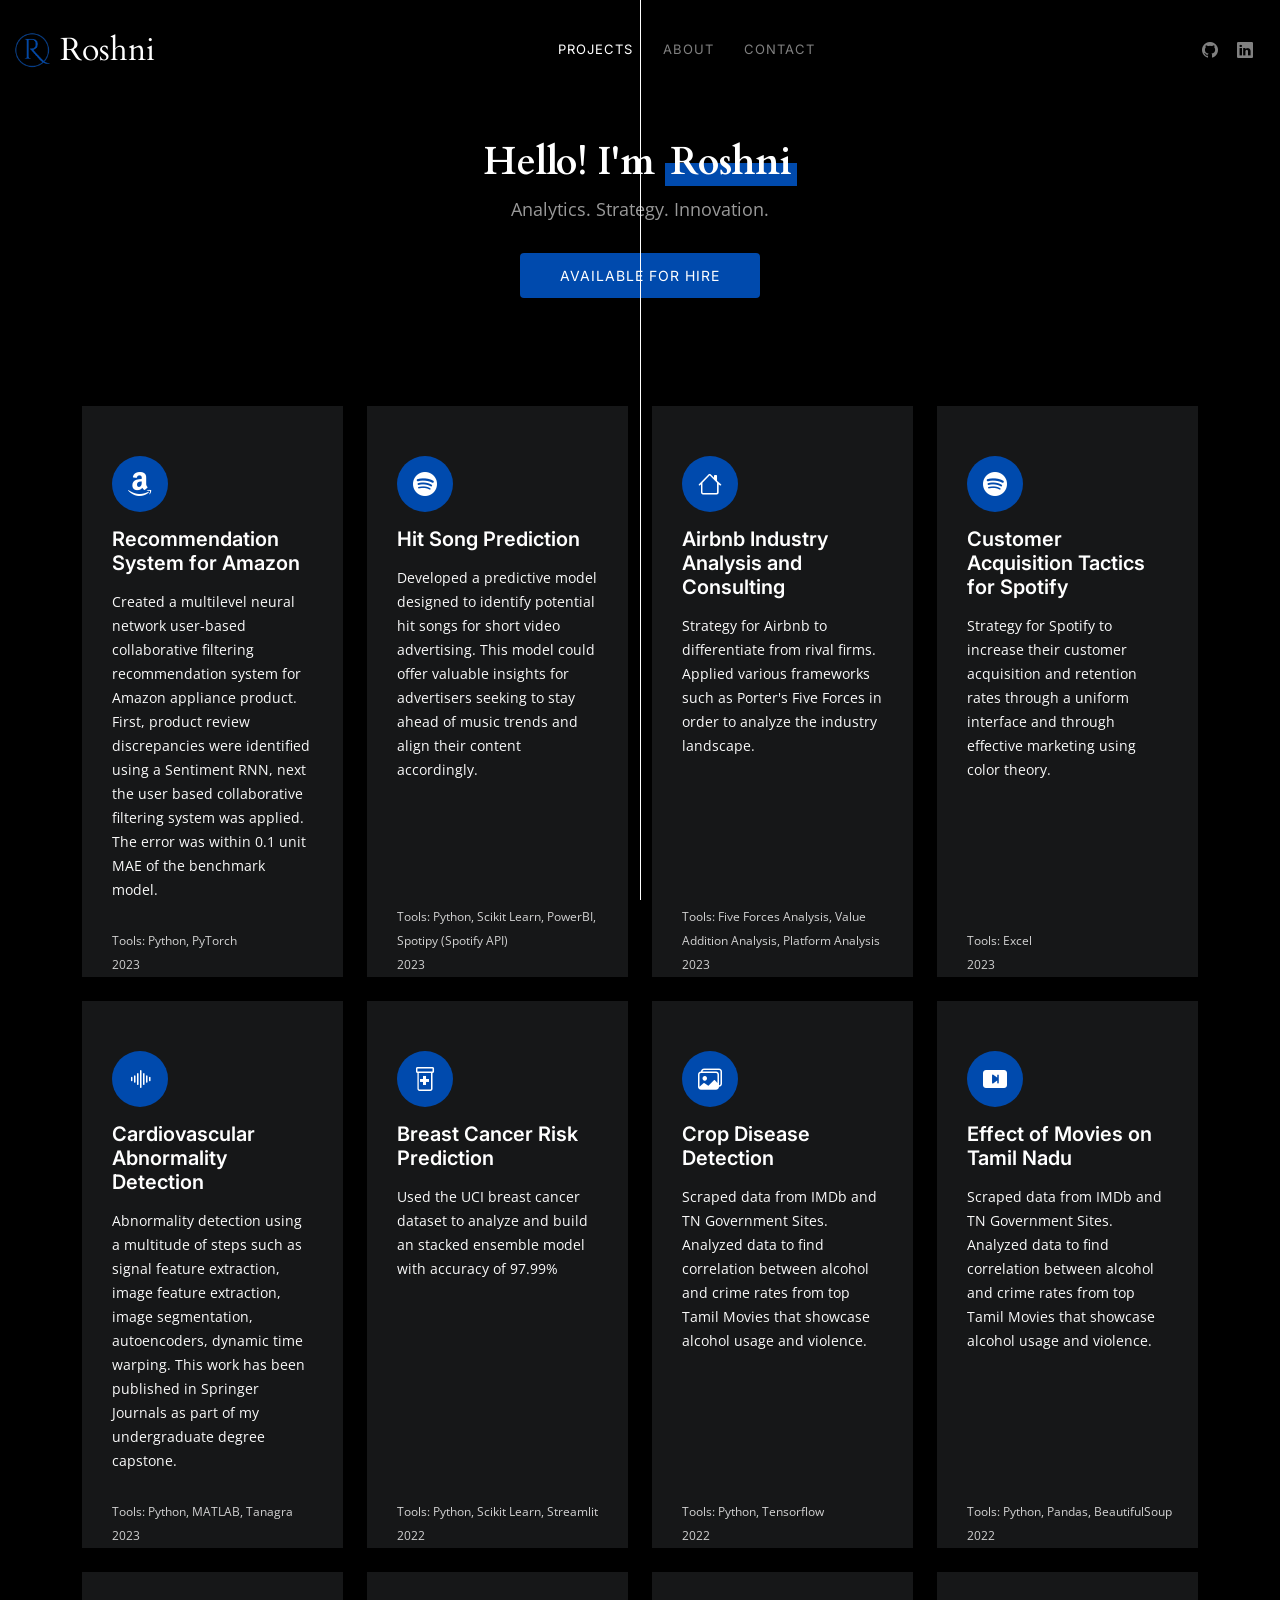
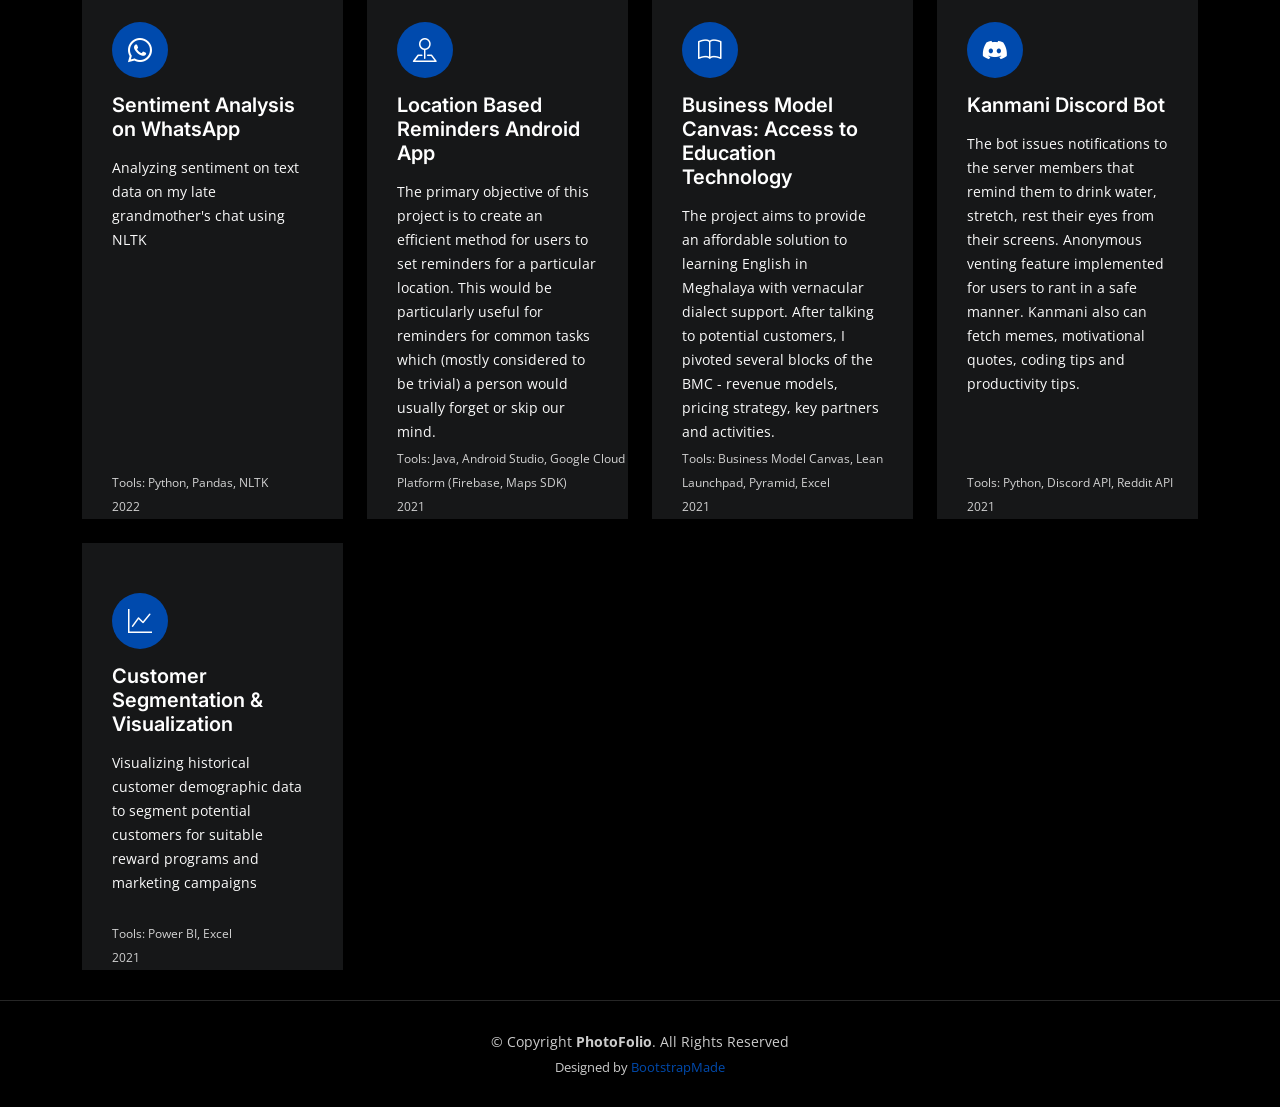
==== commit 6e381800: "alignment" ====
--- a/index.html
+++ b/index.html
@@ -127,8 +127,8 @@
             Recommendation System for Amazon</a></h4>
           <p>Created a multilevel neural network user-based collaborative filtering recommendation system for Amazon appliance product. First, product review discrepancies were identified using a Sentiment RNN, next the user based collaborative filtering system was applied. The error was within 0.1 unit MAE of the benchmark model.</p>
           <p class="service-info">
-            <span class="tools">Tools: Python, PyTorch</span>
-            <span class="year">2023</span>
+            <span class="tools">Tools: Python, PyTorch  <br> 2023</span>
+            <!-- <span class="year">2023</span> -->
           </p>
         </div>
       </div><!-- End Service Item -->
@@ -141,8 +141,8 @@
           <p>
             Developed a predictive model designed to identify potential hit songs for short video advertising. This model could offer valuable insights for advertisers seeking to stay ahead of music trends and align their content accordingly.</p>
           <p class="service-info">
-            <span class="tools">Tools: Python, Scikit Learn, PowerBI, Spotipy (Spotify API) </span>
-            <span class="year">2023</span>
+            <span class="tools">Tools: Python, Scikit Learn, PowerBI, Spotipy (Spotify API) <br> 2023 </span>
+            <!-- <span class="year">2023</span> -->
             
           </p>
         </div>
@@ -157,8 +157,8 @@
             Strategy for Airbnb to differentiate from rival firms. Applied various frameworks such as Porter's Five Forces in order to analyze the industry landscape.
           </p>
           <p class="service-info">
-            <span class="tools">Tools: Five Forces Analysis, Value Addition Analysis, Platform Analysis</span>
-            <span class="year">2023</span>
+            <span class="tools">Tools: Five Forces Analysis, Value Addition Analysis, Platform Analysis <br> 2023</span>
+            <!-- <span class="year">2023</span> -->
           </p>
         </div>
       </div><!-- End Service Item -->
@@ -174,8 +174,8 @@
             Strategy for Spotify to increase their customer acquisition and retention rates through a uniform interface and through effective marketing using color theory.
           </p>
           <p class="service-info">
-            <span class="tools">Tools: Excel</span>
-            <span class="year">2023</span>
+            <span class="tools">Tools: Excel <br> 2023</span>
+            <!-- <span class="year">2023</span> -->
           </p>
         </div>
       </div><!-- End Service Item -->
@@ -191,8 +191,8 @@
             Abnormality detection using a multitude of steps such as signal feature extraction, image feature extraction, image segmentation, autoencoders, dynamic time warping. This work has been published in Springer Journals as part of my undergraduate degree capstone.
           </p>
           <p class="service-info">
-            <span class="tools">Tools: Python, MATLAB, Tanagra </span>
-            <span class="year">2023</span>
+            <span class="tools">Tools: Python, MATLAB, Tanagra  <br> 2023</span>
+            <!-- <span class="year">2023</span> -->
           </p>
         </div>
       </div><!-- End Service Item -->
@@ -207,27 +207,12 @@
               Used the UCI breast cancer dataset to analyze and build an stacked ensemble model with accuracy of 97.99%
             </p>
             <p class="service-info">
-              <span class="tools">Tools: Python, Scikit Learn, Streamlit</span>
-              <span class="year">2022</span>
+              <span class="tools">Tools: Python, Scikit Learn, Streamlit <br> 2022</span>
+              <!-- <span class="year">2022</span> -->
             </p>
           </div>
         </div><!-- End Service Item -->
       
-      <!-- Web Phishing Detection -->
-      <div class="col-xl-3 col-md-6 d-flex">
-        <div class="service-item position-relative" data-tags="machine-learning">
-          <i class="bi bi-shield-fill-check"></i>
-          <h4><a href="https://github.com/Roshni-Bala/IBM-Project-1205-1658378450" class="stretched-link">
-            IBM: Web Phishing Detection</a></h4>
-          <p>
-            Website for detection of web phishing attacks using URL of site
-          </p>
-          <p class="service-info">
-            <span class="tools">Tools: Python, Scikit Learn, IBM Watson Services</span>
-            <span class="year">2022</span>
-          </p>
-        </div>
-      </div><!-- End Service Item -->
       <!-- Crop Disease Detection -->
       <div class="col-xl-3 col-md-6 d-flex">
         <div class="service-item position-relative" data-tags="deep-learning">
@@ -238,8 +223,8 @@
             Scraped data from IMDb and TN Government Sites. Analyzed data to find correlation between alcohol and crime rates from top Tamil Movies that showcase alcohol usage and violence.
           </p>
           <p class="service-info">
-            <span class="tools">Tools: Python, Pandas, BeautifulSoup</span>
-            <span class="year">2022</span>
+            <span class="tools">Tools: Python, Tensorflow <br> 2022</span>
+            <!-- <span class="year">2022</span> -->
           </p>
         </div>
       </div><!-- End Service Item -->
@@ -254,8 +239,8 @@
             Scraped data from IMDb and TN Government Sites. Analyzed data to find correlation between alcohol and crime rates from top Tamil Movies that showcase alcohol usage and violence.
           </p>
           <p class="service-info">
-            <span class="tools">Tools: Python, Pandas, BeautifulSoup</span>
-            <span class="year">2022</span>
+            <span class="tools">Tools: Python, Pandas, BeautifulSoup <br> 2022</span>
+            <!-- <span class="year">2022</span> -->
           </p>
         </div>
       </div><!-- End Service Item -->
@@ -269,8 +254,8 @@
             Analyzing sentiment on text data on my late grandmother's chat using NLTK
           </p>
           <p class="service-info">
-            <span class="tools">Tools: Python, Pandas, NLTK</span>
-            <span class="year">2022</span>
+            <span class="tools">Tools: Python, Pandas, NLTK <br> 2022</span>
+            <!-- <span class="year">2022</span> -->
           </p>
         </div>
       </div><!-- End Service Item -->
@@ -283,8 +268,8 @@
                       Location Based Reminders Android App</a></h4>
                     <p>The primary objective of this project is to create an efficient method for users to set reminders for a particular location. This would be particularly useful for reminders for common tasks which (mostly considered to be trivial) a person would usually forget or skip our mind.</p>
                     <p class="service-info">
-                      <span class="tools">Tools: Java, Android Studio, Google Cloud Platform (Firebase, Maps SDK)</span>
-                      <span class="year">2021</span>
+                      <span class="tools">Tools: Java, Android Studio, Google Cloud Platform (Firebase, Maps SDK) <br> 2021 </span>
+                      
                     </p>
                   </div>
                 </div><!-- End Service Item -->
@@ -296,8 +281,8 @@
                   Business Model Canvas: Access to Education Technology</a></h4>
                 <p>The project aims to provide an affordable solution to learning English in Meghalaya with vernacular dialect support. After talking to potential customers, I pivoted several blocks of the BMC - revenue models, pricing strategy, key partners and activities. </p>
                 <p class="service-info">
-                  <span class="tools">Tools: Business Model Canvas, Lean Launchpad, Pyramid, Excel</span>
-                  <span class="year">2021</span>
+                  <span class="tools">Tools: Business Model Canvas, Lean Launchpad, Pyramid, Excel <br> 2021 </span>
+                  <!-- <span class="year">2021</span> -->
                 </p>
               </div>
             </div><!-- End Service Item -->
@@ -310,8 +295,8 @@
                       Kanmani Discord Bot</a></h4>
                     <p>The bot issues notifications to the server members that remind them to drink water, stretch, rest their eyes from their screens. Anonymous venting feature implemented for users to rant in a safe manner. Kanmani also can fetch memes, motivational quotes, coding tips and productivity tips.</p>
                     <p class="service-info">
-                      <span class="tools">Tools: Python, Discord API, Reddit API</span>
-                      <span class="year">2021</span>
+                      <span class="tools">Tools: Python, Discord API, Reddit API <br> 2021</span>
+                      <!-- <span class="year">2021</span> -->
                     </p>
                   </div>
                 </div><!-- End Service Item -->
@@ -324,8 +309,8 @@
     <p>Visualizing historical customer demographic data to segment potential customers for suitable reward programs and marketing campaigns</p>
     <div class="service-footer"> <!-- New div for tools and year -->
       <p class="service-info">
-        <span class="tools">Tools: Power BI, Excel</span>
-        <span class="year">2021</span>
+        <span class="tools">Tools: Power BI, Excel <br> 2021</span>
+        <!-- <span class="year">2021</span> -->
       </p>
     </div>
   </div>
--- a/assets/css/main.css
+++ b/assets/css/main.css
@@ -1267,18 +1267,16 @@
   display: flex;
   justify-content: space-between;
   align-items: center;
+  padding-top: 10px;
 }
 
 .tools {
+  position: absolute;
   color: lightgrey;
   font-size: 12px;
-}
-
-.year {
-  color: lightgrey;
-  font-size: 12px;
-  margin-left: auto;
-}
+  bottom: 0;
+}
+
 
 .filter-btn {
   font-family: var(--font-primary);
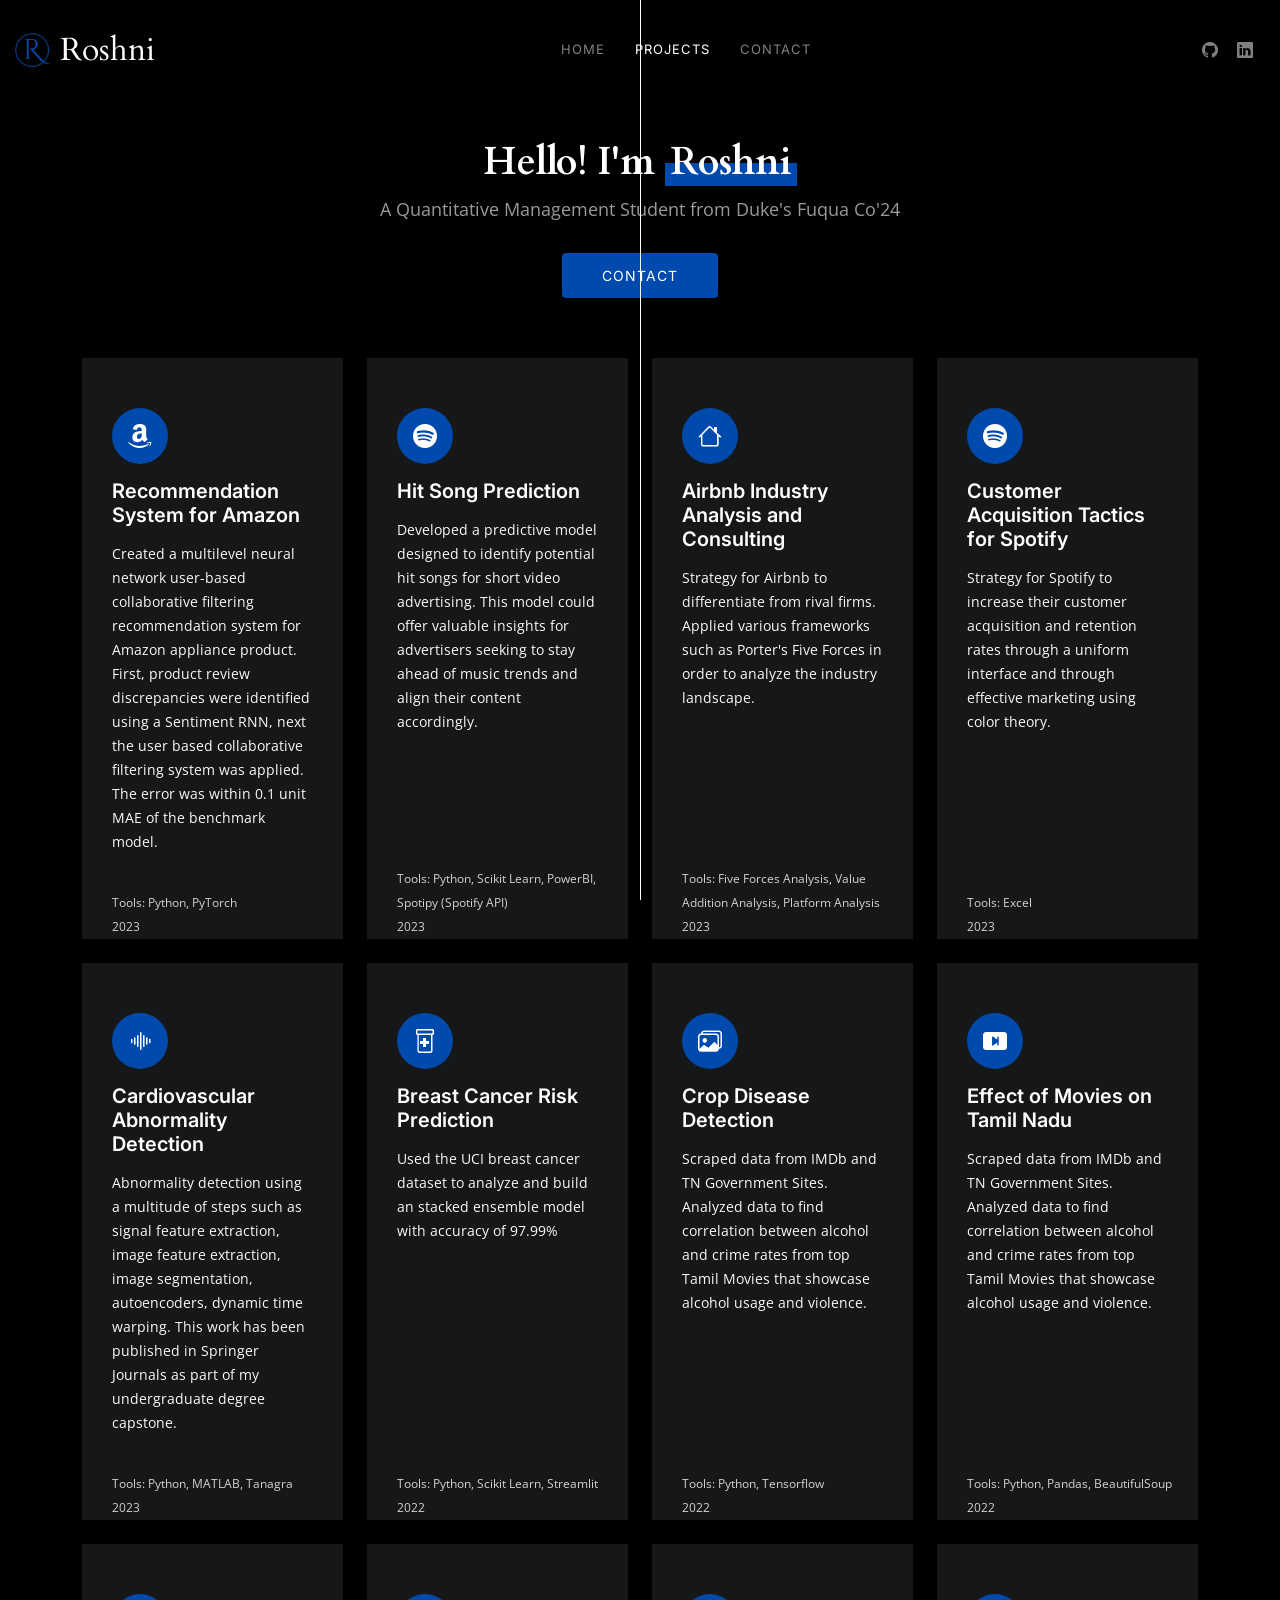
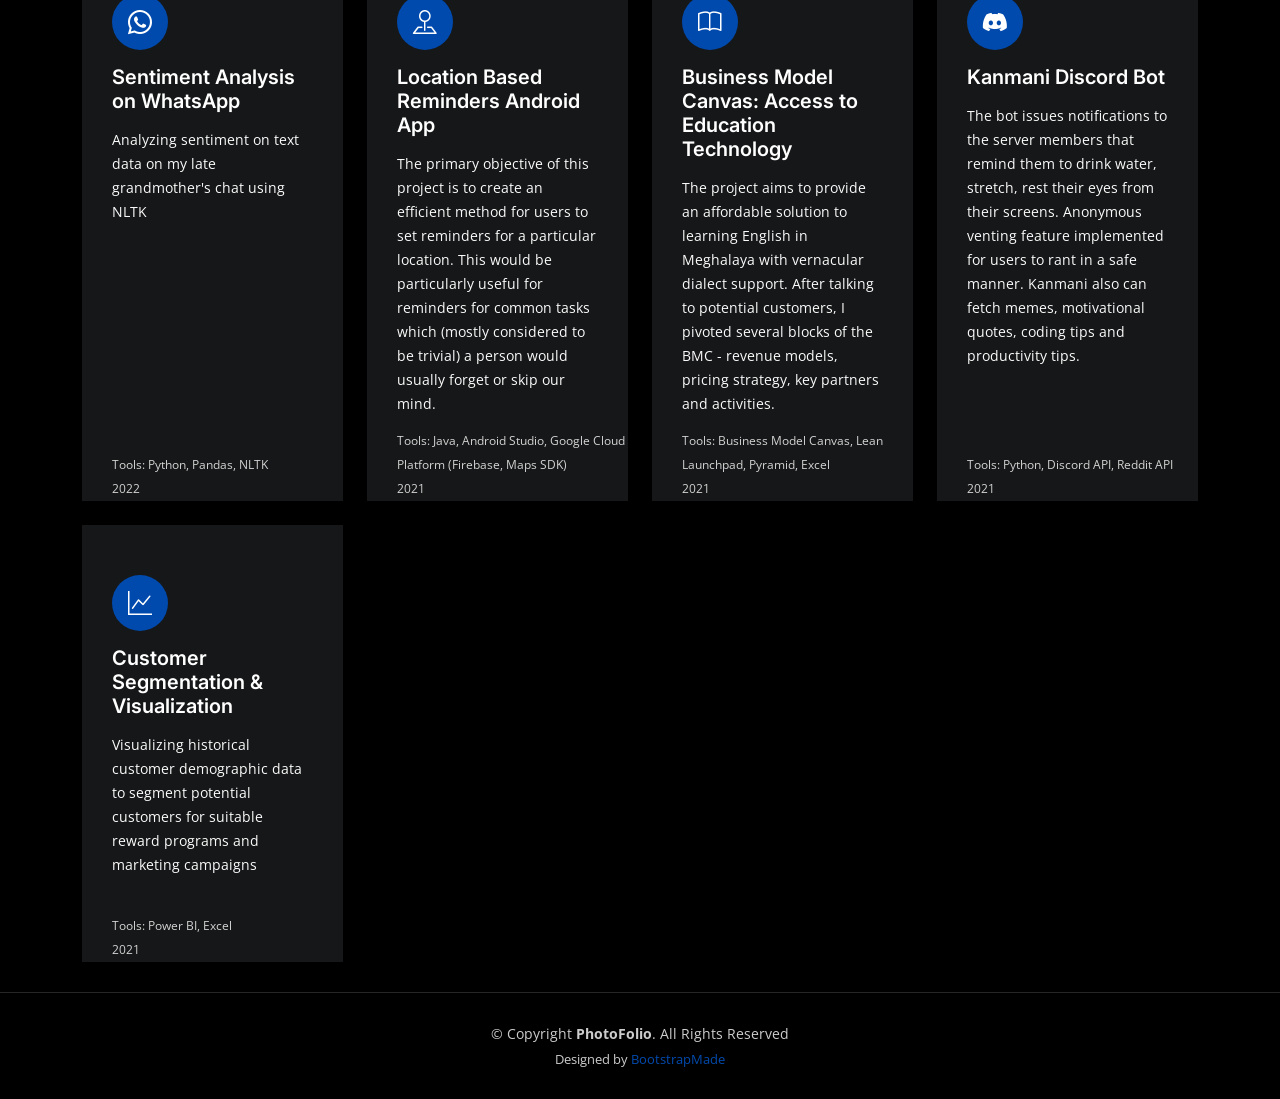
==== commit 7d51d000: "edit" ====
--- a/index.html
+++ b/index.html
@@ -53,8 +53,8 @@
 
       <nav id="navbar" class="navbar">
         <ul>
+          <li><a href="about.html">Home</a></li>
           <li><a href="index.html" class="active">Projects</a></li>
-          <li><a href="about.html">About</a></li>
           <!-- <li class="dropdown"><a href="#"><span>Gallery</span> <i class="bi bi-chevron-down dropdown-indicator"></i></a>
             <ul>
               <li><a href="gallery.html">Nature</a></li>
@@ -95,9 +95,8 @@
       <div class="row justify-content-center">
         <div class="col-lg-6 text-center">
           <h2>Hello! I'm <span>Roshni</span></h2>
-          <p>Analytics. Strategy. Innovation.</p>
-          <a href="contact.html" class="btn-get-started">Available for hire</a>
-          <br><br><br>
+          <p> A Quantitative Management Student from Duke's Fuqua Co'24</p>
+          <a href="contact.html" class="btn-get-started">Contact</a>
         </div>
       </div>
     </div>
@@ -107,6 +106,10 @@
 <!-- ======= Services Section =======+-->
 <section id="services" class="services">
   <div class="container">
+    <!-- <img src="https://cdn.jsdelivr.net/npm/programming-languages-logos/src/python/python.png" height="50">
+    <img src="https://cdn.jsdelivr.net/npm/programming-languages-logos/src/java/java.png" height="50">
+    <img src="https://cdn.jsdelivr.net/npm/programming-languages-logos/src/r/r.png" height="50">
+    <img src="https://cdn.jsdelivr.net/npm/programming-languages-logos/src/javascript/javascript.png" height="50"> -->
     <!-- <p>Filters:</p>
     <button class="filter-btn" data-filter="all">All</button>
     <button class="filter-btn" data-filter="machine-learning">Machine Learning</button>
--- a/assets/css/main.css
+++ b/assets/css/main.css
@@ -1268,6 +1268,7 @@
   justify-content: space-between;
   align-items: center;
   padding-top: 10px;
+  padding-bottom: 10px;
 }
 
 .tools {
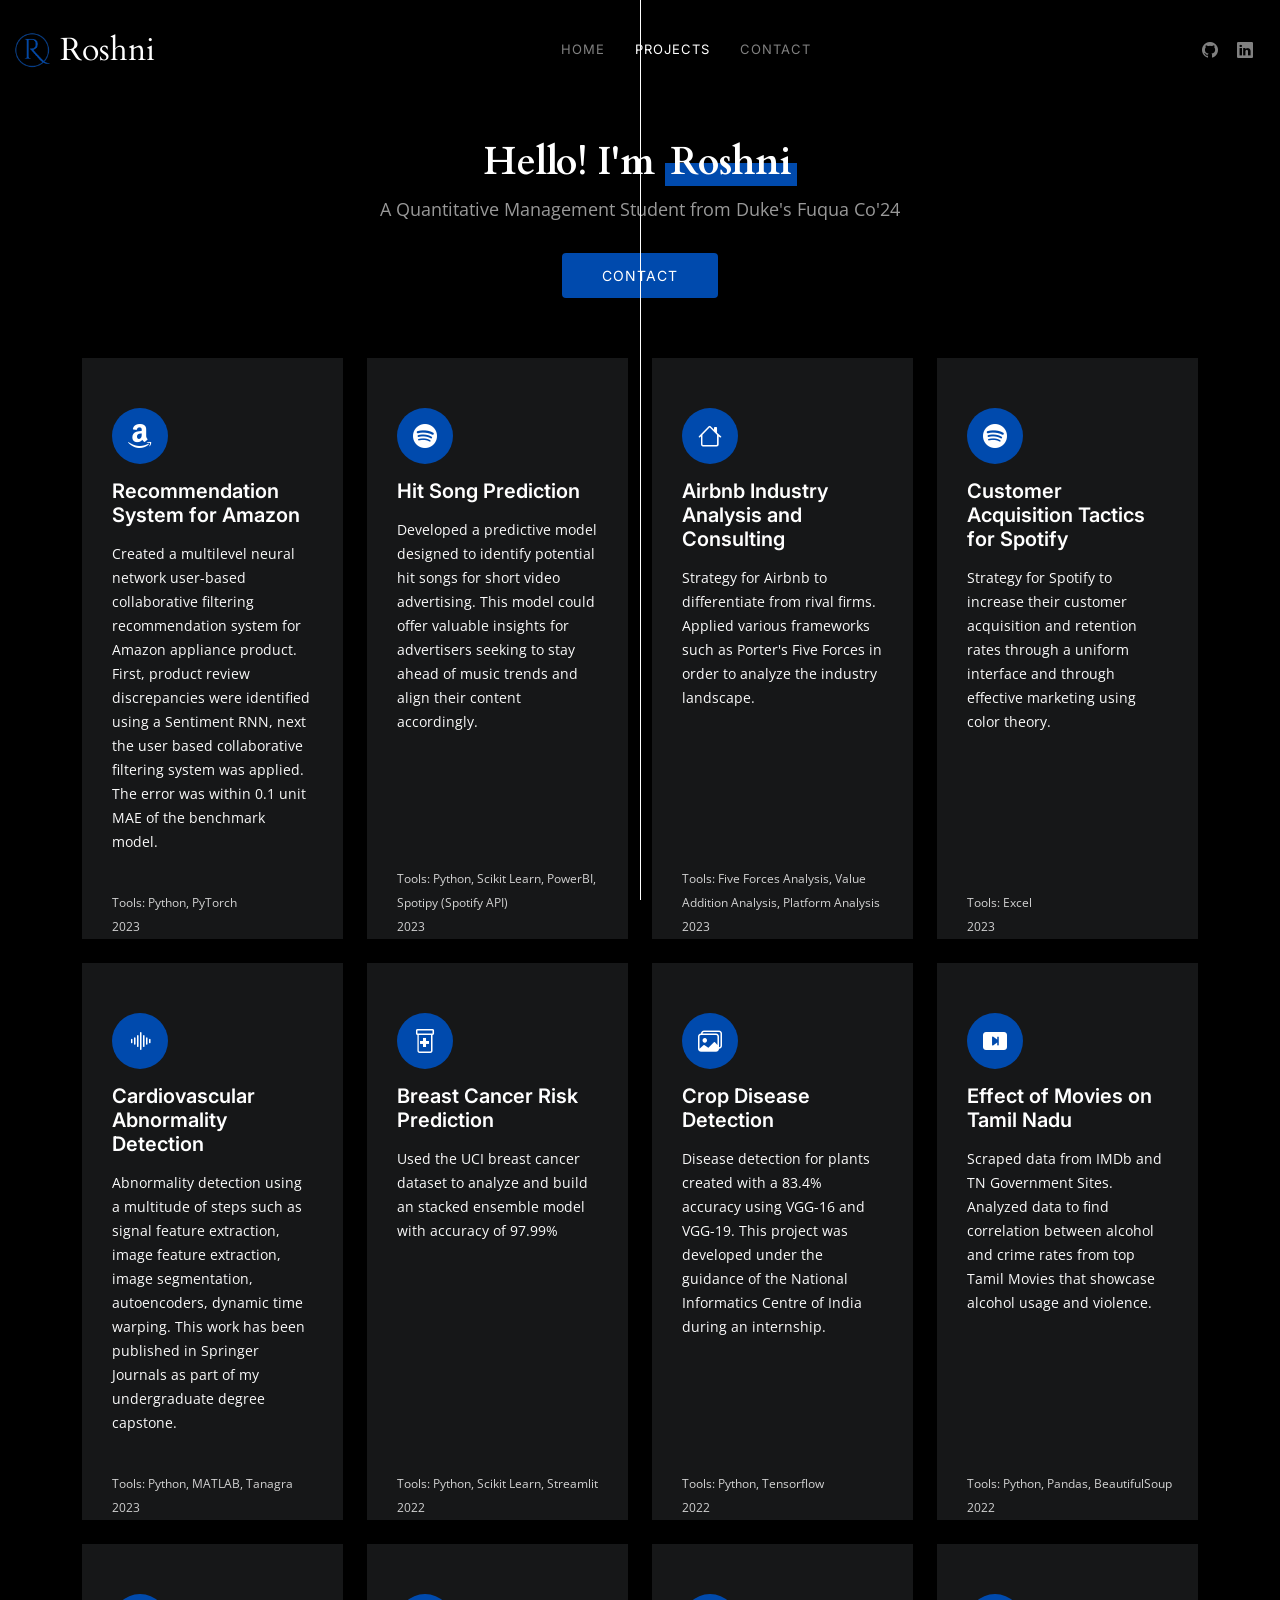
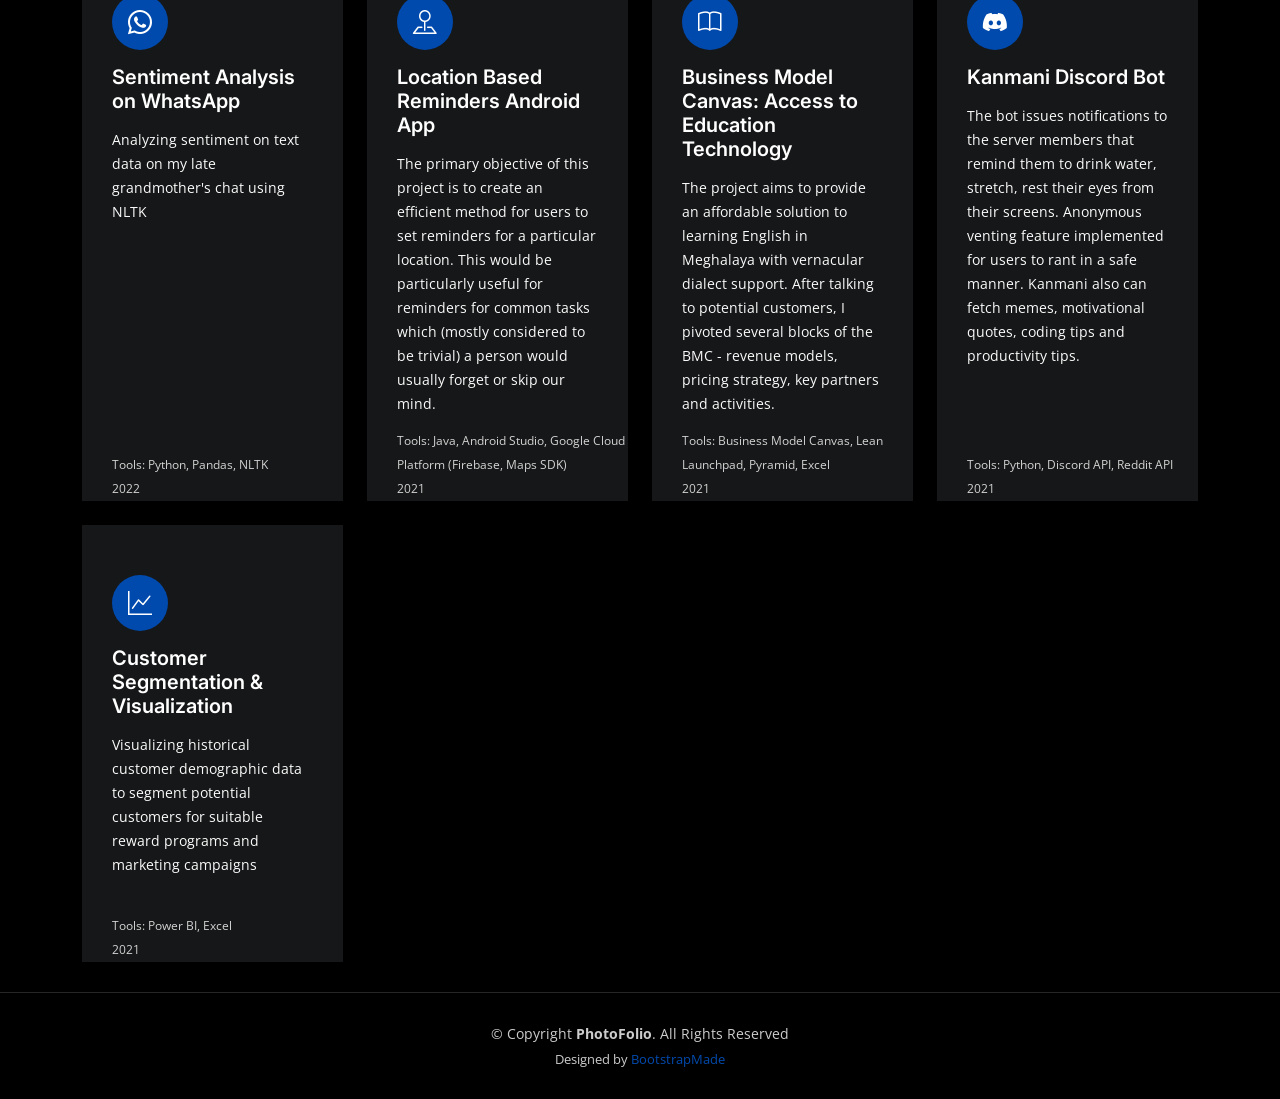
==== commit 5037e00e: "update" ====
--- a/index.html
+++ b/index.html
@@ -223,7 +223,7 @@
           <h4><a href="https://github.com/Roshni-Bala/Crop-Disease-Detection-NIC_AP" class="stretched-link">
             Crop Disease Detection</a></h4>
           <p>
-            Scraped data from IMDb and TN Government Sites. Analyzed data to find correlation between alcohol and crime rates from top Tamil Movies that showcase alcohol usage and violence.
+            Disease detection for plants created with a 83.4% accuracy using VGG-16 and VGG-19. This project was developed under the guidance of the National Informatics Centre of India during an internship. 
           </p>
           <p class="service-info">
             <span class="tools">Tools: Python, Tensorflow <br> 2022</span>
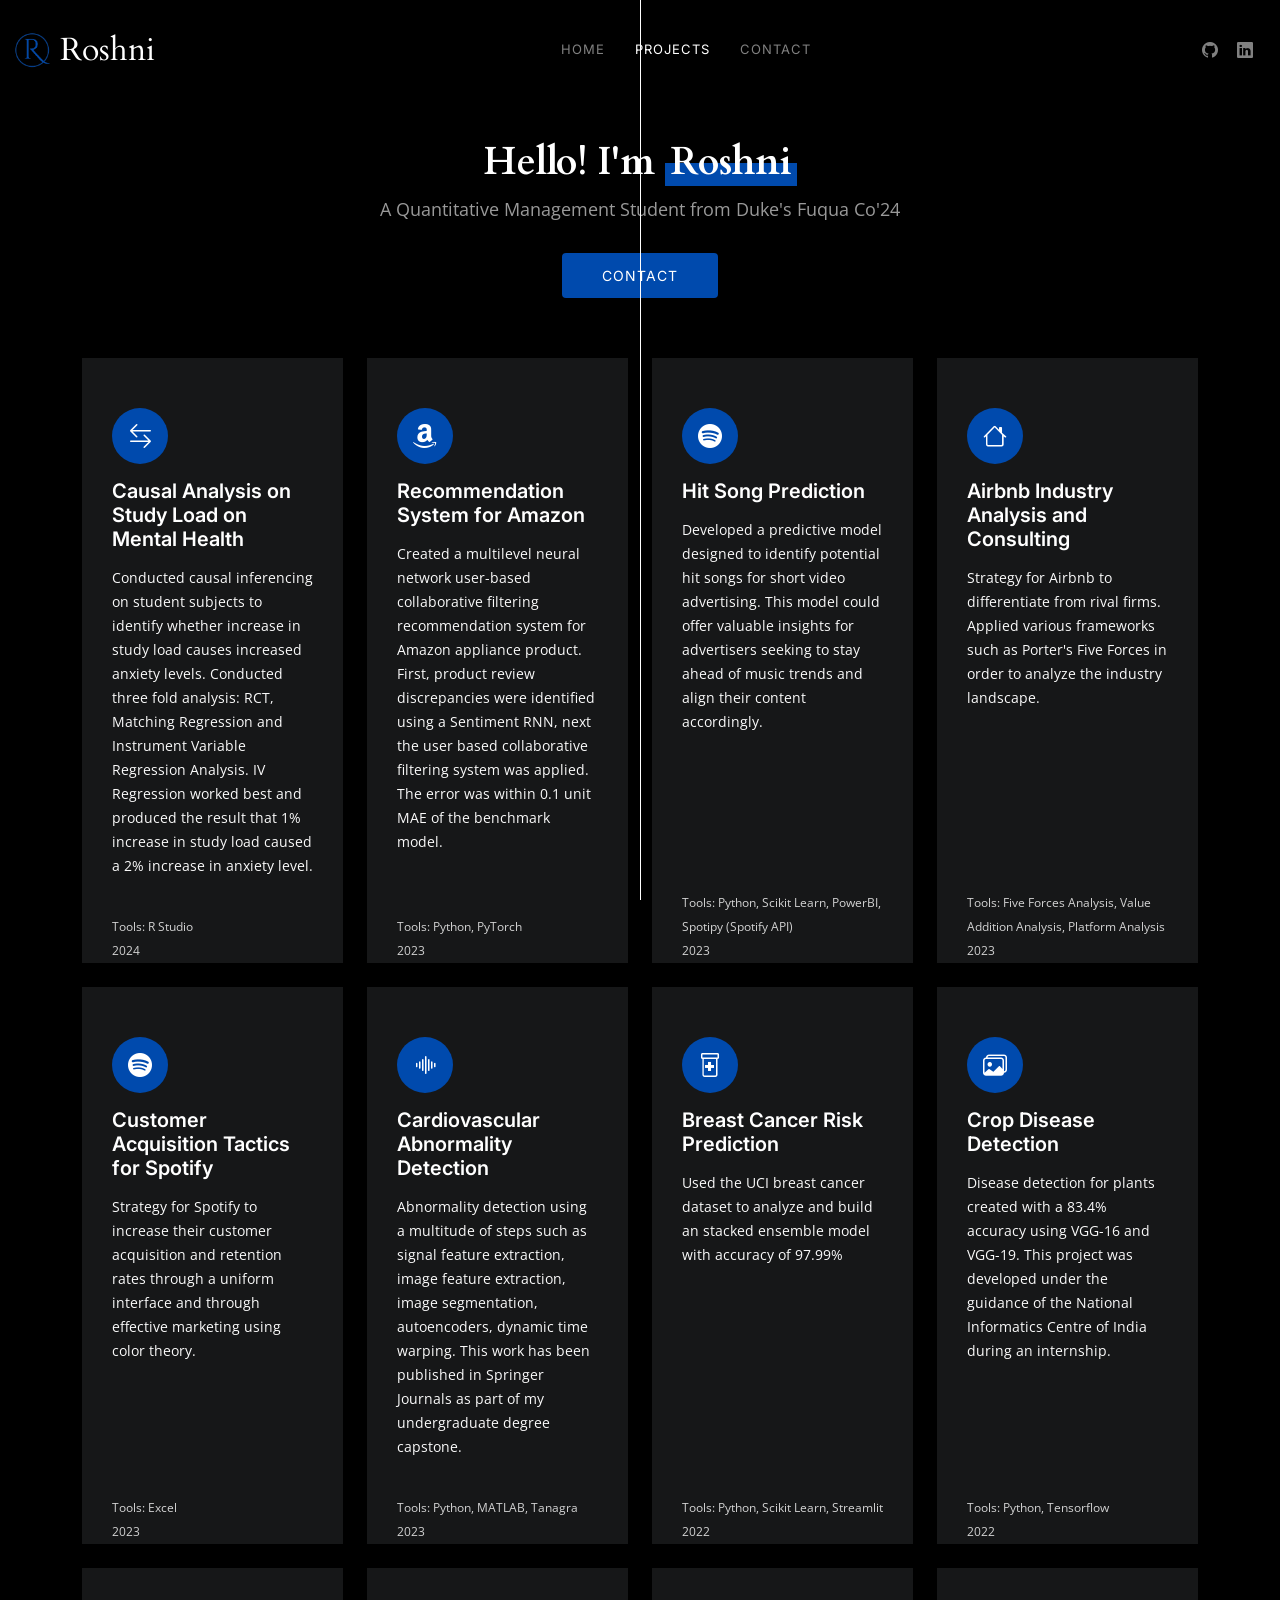
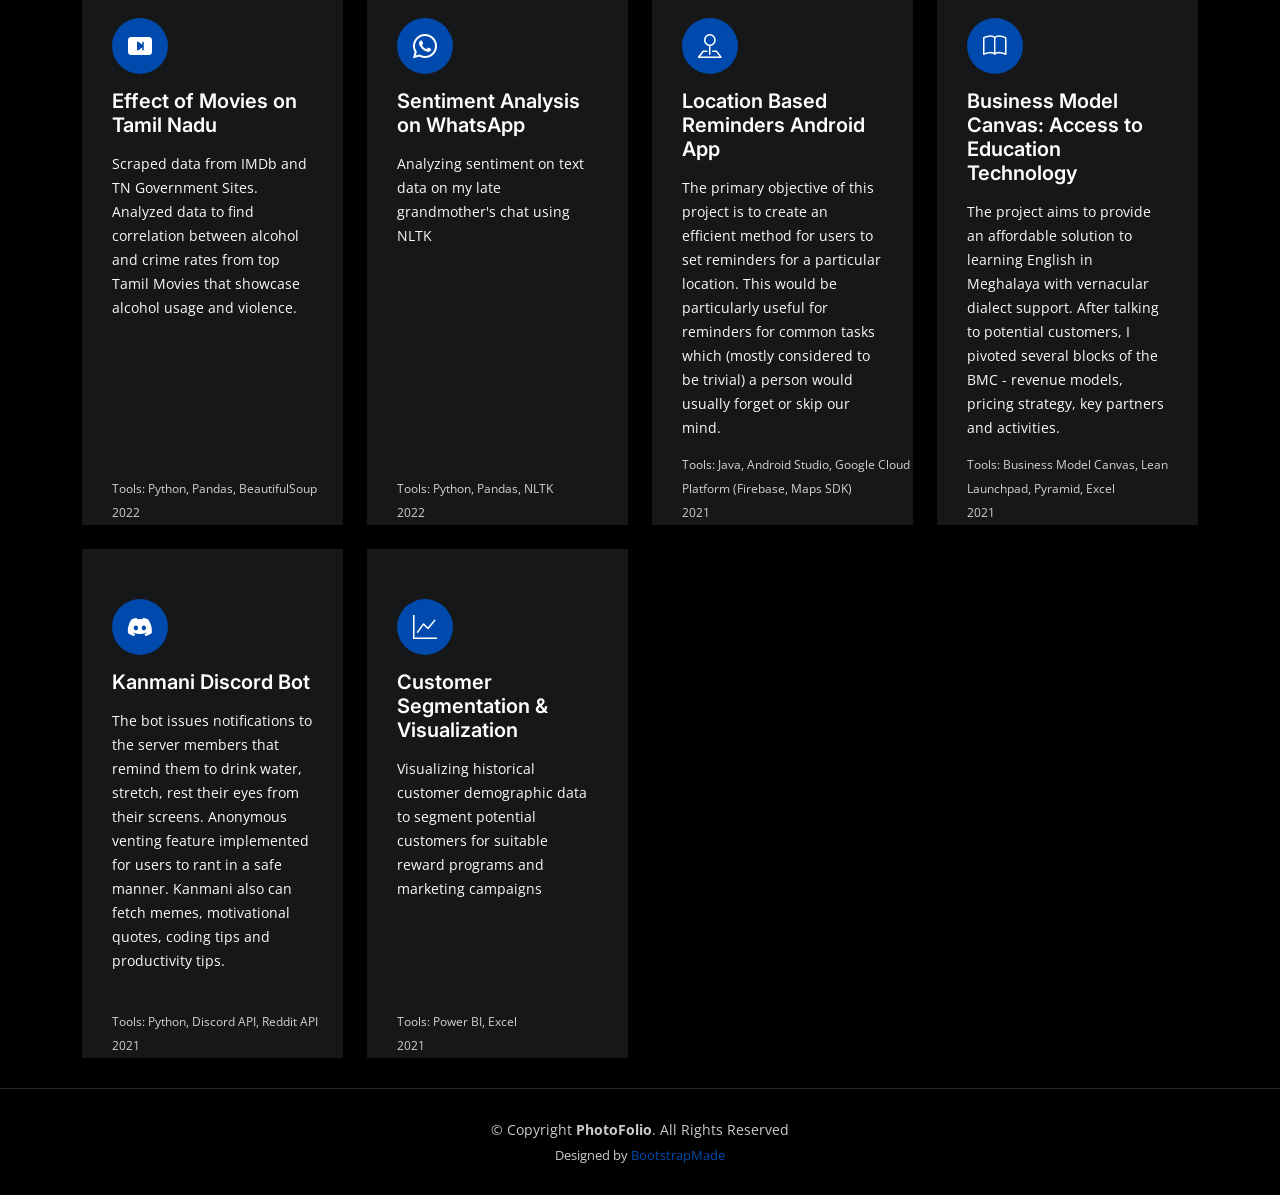
==== commit 32ea4931: "causal project addition" ====
--- a/index.html
+++ b/index.html
@@ -120,7 +120,19 @@
     <div class="row gy-4">
 
 
-
+      <!--Causality: Effect of Study Load on Mental Health-->
+      <div class="col-xl-3 col-md-6 d-flex">
+        <div class="service-item position-relative" data-tags="causal-inference">
+          <i class="bi bi-arrow-left-right"></i>
+          <h4><a href="https://github.com/Roshni-Bala/Causality-Analysis-StudyLoad-MentalHealth" class="stretched-link">
+            Causal Analysis on Study Load on Mental Health</a></h4>
+          <p>Conducted causal inferencing on student subjects to identify whether increase in study load causes increased anxiety levels. Conducted three fold analysis: RCT, Matching Regression and Instrument Variable Regression Analysis. IV Regression worked best and produced the result that 1% increase in study load caused a 2% increase in anxiety level.</p>
+          <p class="service-info">
+            <span class="tools">Tools: R Studio<br> 2024</span>
+            <!-- <span class="year">2023</span> -->
+          </p>
+        </div>
+      </div><!-- End Service Item -->
 
       <!-- AppliRec: User-Based Collaborative Filtering for Appliances-->
       <div class="col-xl-3 col-md-6 d-flex">
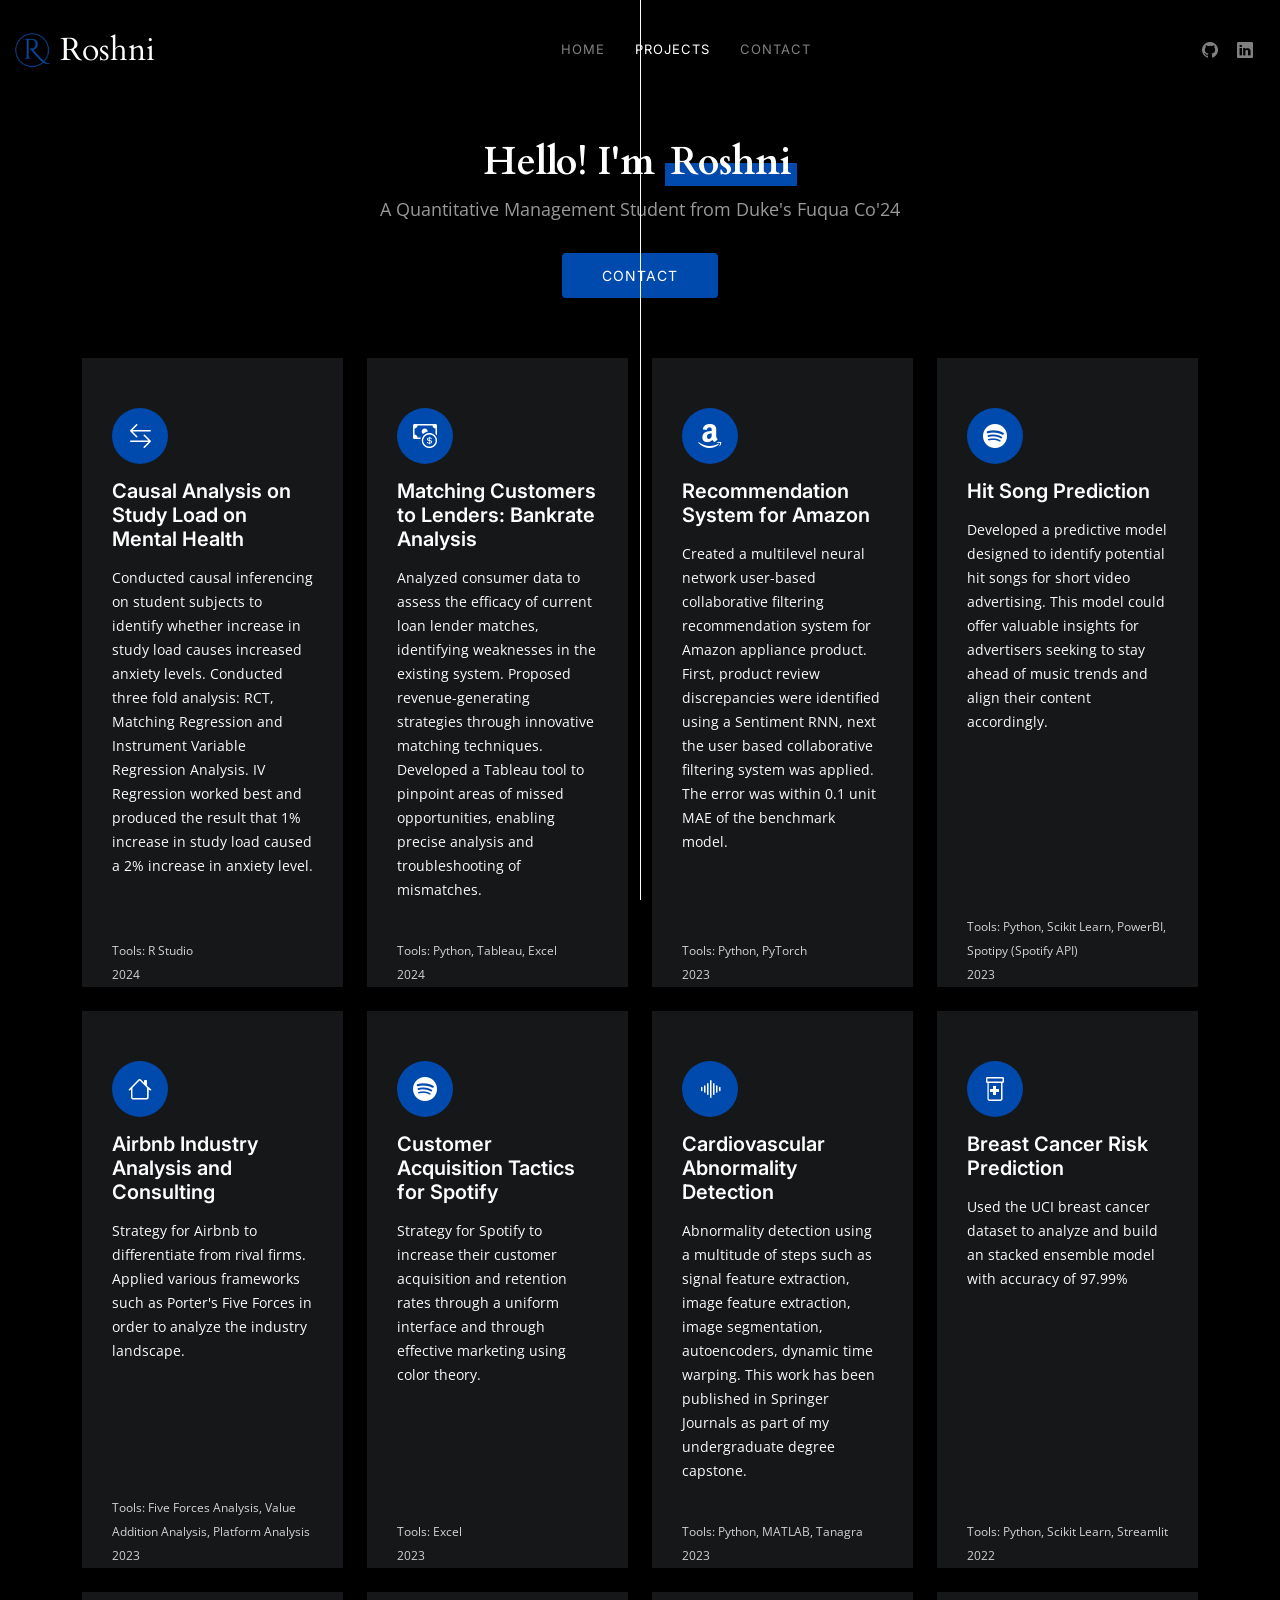
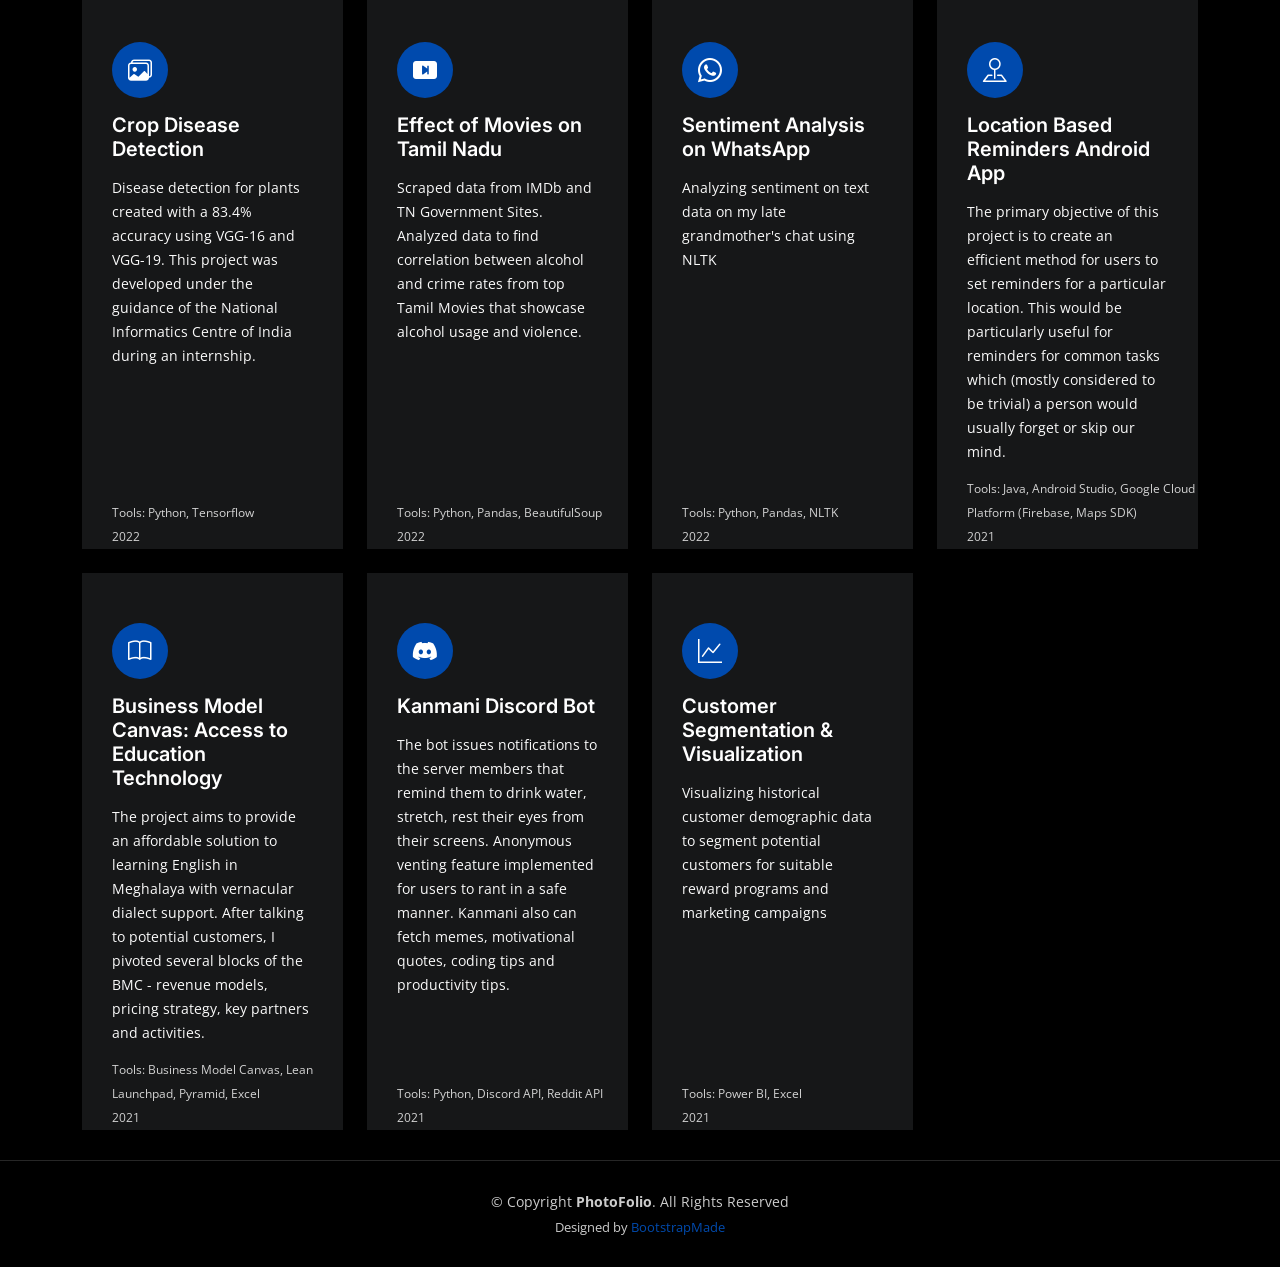
==== commit 6b672912: "bankrate analysis addition" ====
--- a/index.html
+++ b/index.html
@@ -133,6 +133,20 @@
           </p>
         </div>
       </div><!-- End Service Item -->
+
+            <!--Analysis: Bankrate Recommendations-->
+            <div class="col-xl-3 col-md-6 d-flex">
+              <div class="service-item position-relative" data-tags="analysis">
+                <i class="bi bi-cash-coin"></i>
+                <h4><a href="https://drive.google.com/file/d/1L2ouxZUM3pmlScOGk7VsczEAkvWUKQkj/view?usp=sharing" class="stretched-link">
+                  Matching Customers to Lenders: Bankrate Analysis</a></h4>
+                <p>Analyzed consumer data to assess the efficacy of current loan lender matches, identifying weaknesses in the existing system. Proposed revenue-generating strategies through innovative matching techniques. Developed a Tableau tool to pinpoint areas of missed opportunities, enabling precise analysis and troubleshooting of mismatches.</p>
+                <p class="service-info">
+                  <span class="tools">Tools: Python, Tableau, Excel<br> 2024</span>
+                  <!-- <span class="year">2023</span> -->
+                </p>
+              </div>
+            </div><!-- End Service Item -->
 
       <!-- AppliRec: User-Based Collaborative Filtering for Appliances-->
       <div class="col-xl-3 col-md-6 d-flex">
